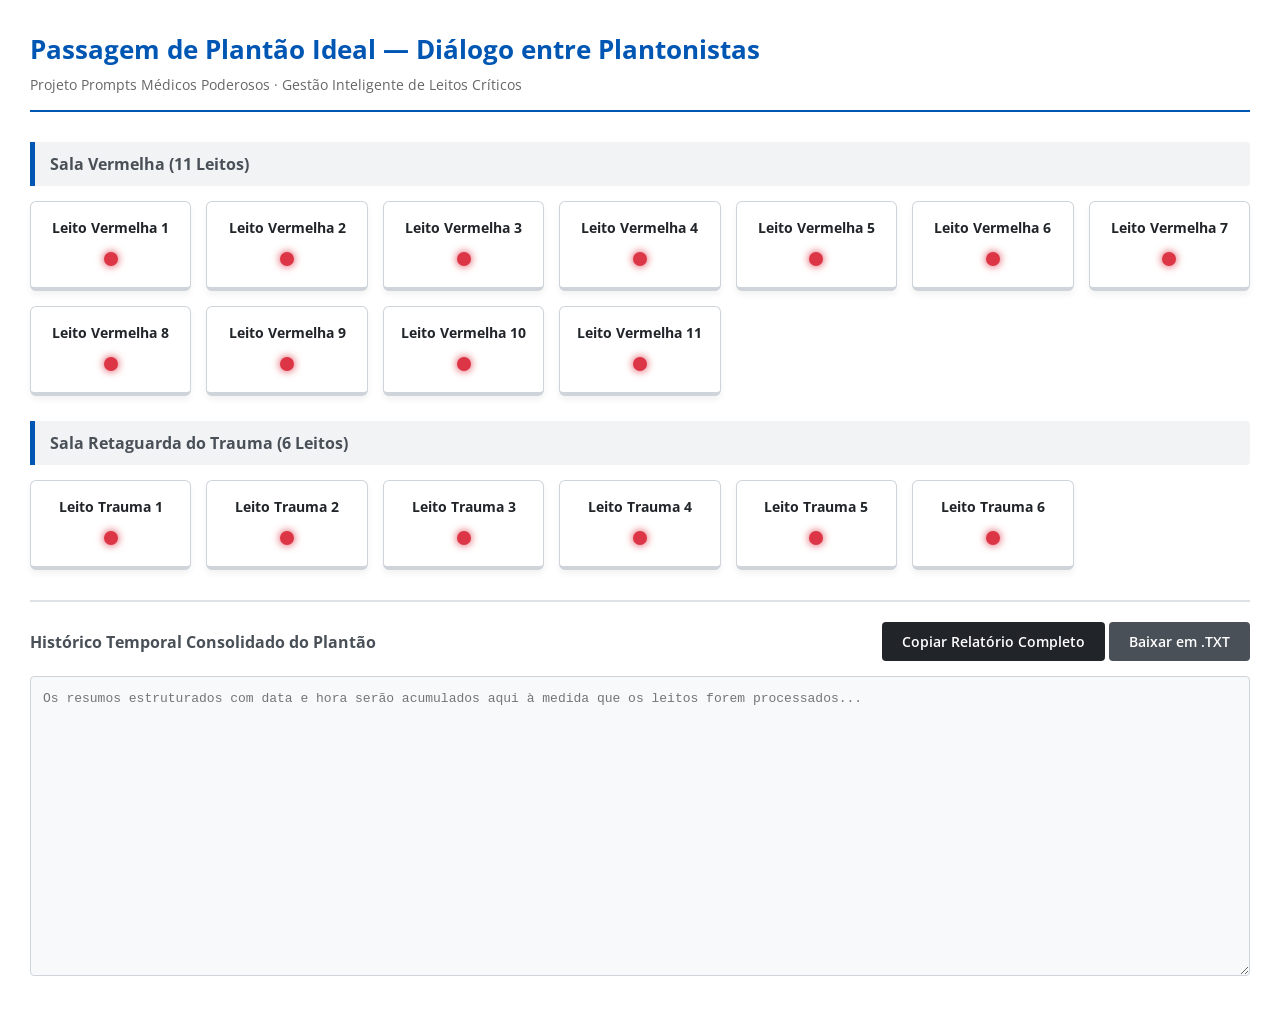
==== index.html @ d326c79c "Refactor API response handling and clean comments Removed unnecessary comments and updated the respo" ====
<!DOCTYPE html>
<html lang="pt-BR">
<head>
    <meta charset="UTF-8">
    <meta name="viewport" content="width=device-width, initial-scale=1.0">
    <title>Passagem de Plantão Ideal - Projeto Prompts Médicos Poderosos</title>
    <link rel="preconnect" href="https://fonts.googleapis.com">
    <link rel="preconnect" href="https://fonts.gstatic.com" crossorigin>
    <link href="https://fonts.googleapis.com/css2?family=Open+Sans:wght@400;600;700&display=swap" rel="stylesheet">
    <style>
        * { box-sizing: border-box; margin: 0; padding: 0; font-family: 'Open Sans', sans-serif; }
        body { background-color: #ffffff; color: #333333; line-height: 1.5; padding: 30px; }
        header { border-bottom: 2px solid #0056b3; padding-bottom: 15px; margin-bottom: 30px; }
        h1 { color: #0056b3; font-size: 26px; font-weight: 700; }
        .subtitle { color: #666666; font-size: 14px; margin-top: 5px; }
        .section-title { background-color: #f1f3f5; color: #495057; padding: 10px 15px; font-weight: 700; font-size: 16px; margin-top: 25px; margin-bottom: 15px; border-left: 5px solid #0056b3; border-radius: 0 4px 4px 0; }
        .leitos-grid { display: grid; grid-template-columns: repeat(auto-fill, minmax(160px, 1fr)); gap: 15px; margin-bottom: 25px; }
        .leito-card { background: #ffffff; border: 1px solid #ced4da; border-bottom: 4px solid #ced4da; border-radius: 6px; padding: 15px; text-align: center; cursor: pointer; transition: all 0.2s ease; box-shadow: 0 4px 6px rgba(0,0,0,0.05); position: relative; }
        .leito-card:hover { transform: translateY(-2px); box-shadow: 0 6px 12px rgba(0,0,0,0.1); }
        .leito-card.active { border-color: #0056b3; border-bottom-width: 5px; background-color: #f8f9fa; }
        .leito-name { font-weight: 700; font-size: 14px; color: #212529; margin-bottom: 10px; }
        .lampada { width: 14px; height: 14px; border-radius: 50%; display: inline-block; box-shadow: inset 0 1px 3px rgba(0,0,0,0.2); transition: all 0.3s ease; }
        .lampada.vermelha { background-color: #dc3545; box-shadow: 0 0 8px #dc3545; }
        .lampada.verde { background-color: #28a745; box-shadow: 0 0 8px #28a745; }
        .work-area { background: #ffffff; border: 1px solid #dee2e6; border-radius: 6px; padding: 20px; margin-bottom: 30px; box-shadow: 0 2px 4px rgba(0,0,0,0.02); }
        .work-header { font-weight: 700; color: #0056b3; font-size: 16px; margin-bottom: 15px; display: flex; align-items: center; gap: 10px; }
        textarea { width: 100%; padding: 12px; border: 1px solid #ced4da; border-radius: 4px; font-size: 13px; resize: vertical; }
        .input-evolucao { height: 140px; margin-bottom: 15px; }
        .panel-actions { display: flex; align-items: center; gap: 10px; }
        button { background-color: #0056b3; color: #ffffff; border: none; padding: 10px 20px; font-size: 14px; font-weight: 600; border-radius: 4px; cursor: pointer; transition: background 0.2s; }
        button:hover { background-color: #004085; }
        button.secondary { background-color: #6c757d; }
        button.secondary:hover { background-color: #5a6268; }
        .status-text { font-size: 13px; font-weight: 600; }
        .success { color: #28a745; }
        .error { color: #dc3545; }
        .processing { color: #ffc107; }
        .consolidador-section { margin-top: 30px; padding-top: 20px; border-top: 2px solid #dee2e6; }
        .output-global { height: 300px; font-family: 'Courier New', Courier, monospace; background-color: #f8f9fa; color: #212529; font-size: 13px; line-height: 1.6; }
    </style>
</head>
<body>

    <header>
        <h1>Passagem de Plantão Ideal — Diálogo entre Plantonistas</h1>
        <div class="subtitle">Projeto Prompts Médicos Poderosos · Gestão Inteligente de Leitos Críticos</div>
    </header>

    <div class="section-title">Sala Vermelha (11 Leitos)</div>
    <div id="grid-vermelha" class="leitos-grid"></div>

    <div class="section-title">Sala Retaguarda do Trauma (6 Leitos)</div>
    <div id="grid-trauma" class="leitos-grid"></div>

    <div class="work-area" id="work-area" style="display: none;">
        <div class="work-header">
            <span id="work-leito-title">Selecione um Leito</span>
            <span id="work-lampada" class="lampada vermelha"></span>
        </div>
        <textarea id="txt-evolucao" class="input-evolucao" placeholder="Cole aqui a evolução médica"></textarea>
        <div class="panel-actions">
            <button id="btn-processar">Processar com IA</button>
            <button id="btn-limpar" class="secondary">Limpar Leito</button>
            <span id="status-processamento" class="status-text"></span>
        </div>
    </div>

    <div class="consolidador-section">
        <div style="display: flex; justify-content: space-between; align-items: center; margin-bottom: 15px;">
            <span style="font-weight: 700; font-size: 16px; color: #495057;">Histórico Temporal Consolidado do Plantão</span>
            <div>
                <button id="btn-copiar-tudo" style="background-color: #212529;">Copiar Relatório Completo</button>
                <button id="btn-baixar-txt" class="secondary" style="background-color: #495057;">Baixar em .TXT</button>
            </div>
        </div>
        <textarea id="output-global" class="output-global" placeholder="Os resumos estruturados com data e hora serão acumulados aqui à medida que os leitos forem processados..."></textarea>
    </div>

    <script>
        // O GitHub Actions insere a chave armazenada nos Secrets de forma automatizada aqui
        const NVIDIA_API_KEY = "CHAVE_API_NVIDIA_AUTOGERADA";

        // SEU ENDEREÇO GERADO NA CLOUDFLARE:
        const CLOUDFLARE_WORKER_URL = "https://nvidia-proxy.chapermann.workers.dev/";

        const CONFIG = {
            numVermelha: 11,
            numTrauma: 6,
            systemPrompt: `Você é um assistente de inteligência clínica altamente formal. Sua única função é processar uma evolução médica e gerar um resumo extremamente conciso para passagem de plantão de no máximo 50 palavras, garantindo que o diálogo de transmissão dure menos de 2 minutos.

Diretrizes Absolutas:
1. NUNCA inclua dados que identifiquem nominalmente o paciente, médicos ou equipe.
2. Comprima e resuma os dados para NO MÁXIMO 50 PALAVRAS no total. Seja extremamente objetivo.
3. Se o peso não estiver descrito na evolução, assuma obrigatoriamente 75Kg como padrão universal.
4. Se houver critérios de alta médica da UTI ou Sala Vermelha presentes na evolução, adicione explicitamente a frase exata: "Preenche critérios de alta médica para a enfermaria."
5. Use linguagem puramente clássica, formal, sem emojis, sem gírias, sem maneirismos. Não sugira nada. Reforce as condutas e pendências imediatas.
6. Formato de saída estrito em texto plano.`
        };

        const dadosLeitos = {}; 
        let leitoAtualAtivo = null;

        function inicializarPainel() {
            const gridVermelha = document.getElementById('grid-vermelha');
            const gridTrauma = document.getElementById('grid-trauma');

            for (let i = 1; i <= CONFIG.numVermelha; i++) {
                const nome = `Leito Vermelha ${i}`;
                dadosLeitos[nome] = { evolucao: "", resumo: "", timestamp: "", preenchido: false };
                gridVermelha.appendChild(criarBotaoLeito(nome));
            }

            for (let i = 1; i <= CONFIG.numTrauma; i++) {
                const nome = `Leito Trauma ${i}`;
                dadosLeitos[nome] = { evolucao: "", resumo: "", timestamp: "", preenchido: false };
                gridTrauma.appendChild(criarBotaoLeito(nome));
            }
        }

        function criarBotaoLeito(nome) {
            const card = document.createElement('div');
            card.className = 'leito-card';
            card.id = `btn-${nome.replace(/\s+/g, '-')}`;
            card.innerHTML = `
                <div class="leito-name">${nome}</div>
                <span class="lampada vermelha" id="lamp-${nome.replace(/\s+/g, '-')}"></span>
            `;
            card.addEventListener('click', () => selecionarLeito(nome));
            return card;
        }

        function selecionarLeito(nome) {
            if (leitoAtualAtivo) {
                const cardAnterior = document.getElementById(`btn-${leitoAtualAtivo.replace(/\s+/g, '-')}`);
                if (cardAnterior) cardAnterior.classList.remove('active');
            }
            leitoAtualAtivo = nome;
            document.getElementById(`btn-${nome.replace(/\s+/g, '-')}`).classList.add('active');

            document.getElementById('work-area').style.display = 'block';
            document.getElementById('work-leito-title').innerText = `Configurando: ${nome}`;
            document.getElementById('txt-evolucao').value = dadosLeitos[nome].evolucao;
            
            const lampadaWork = document.getElementById('work-lampada');
            lampadaWork.className = `lampada ${dadosLeitos[nome].preenchido ? 'verde' : 'vermelha'}`;
            document.getElementById('status-processamento').innerText = "";
        }

        document.getElementById('btn-processar').addEventListener('click', async () => {
            if (!leitoAtualAtivo) return;
            const textoInput = document.getElementById('txt-evolucao').value.trim();
            const statusText = document.getElementById('status-processamento');

            if (!textoInput) {
                statusText.className = "status-text error";
                statusText.innerText = "Por favor, cole a evolução médica primeiro.";
                return;
            }

            statusText.className = "status-text processing";
            statusText.innerText = "IA processando prontuário...";

            try {
                const response = await fetch(CLOUDFLARE_WORKER_URL, {
                    method: "POST",
                    headers: {
                        "Content-Type": "application/json",
                        "Authorization": `Bearer ${NVIDIA_API_KEY.trim()}`
                    },
                    body: JSON.stringify({
                        model: "deepseek-ai/deepseek-v4-flash",
                        messages: [
                            { role: "system", content: CONFIG.systemPrompt },
                            { role: "user", content: `Leito: ${leitoAtualAtivo}\n\nProntuário:\n${textoInput}` }
                        ],
                        temperature: 1,
                        top_p: 0.95,
                        max_tokens: 16384,
                        extra_body: { "chat_template_kwargs": { "thinking": true, "reasoning_effort": "high" } },
                        stream: false
                    })
                });

                if (!response.ok) throw new Error("Erro na resposta do servidor.");

                const data = await response.json();
                
                // CORREÇÃO AQUI: Captura limpa compatível com JavaScript (.trim() puro)
                const resumoGerado = data.choices[0].message.content.trim();

                dadosLeitos[leitoAtualAtivo].evolucao = textoInput;
                dadosLeitos[leitoAtualAtivo].resumo = resumoGerado;
                dadosLeitos[leitoAtualAtivo].preenchido = true;
                dadosLeitos[leitoAtualAtivo].timestamp = new Date().toLocaleString('pt-BR');

                document.getElementById(`lamp-${leitoAtualAtivo.replace(/\s+/g, '-')}`).className = "lampada verde";
                document.getElementById('work-lampada').className = "lampada verde";

                statusText.className = "status-text success";
                statusText.innerText = "Caso integrado com sucesso.";

                atualizarTextoConsolidado();

            } catch (err) {
                statusText.className = "status-text error";
                statusText.innerText = "Erro ao processar: Verifique a conexão com o Worker.";
            }
        });

        document.getElementById('btn-limpar').addEventListener('click', () => {
            if (!leitoAtualAtivo) return;
            dadosLeitos[leitoAtualAtivo] = { evolucao: "", resumo: "", timestamp: "", preenchido: false };
            document.getElementById('txt-evolucao').value = "";
            document.getElementById(`lamp-${leitoAtualAtivo.replace(/\s+/g, '-')}`).className = "lampada vermelha";
            document.getElementById('work-lampada').className = "lampada vermelha";
            document.getElementById('status-processamento').innerText = "";
            atualizarTextoConsolidado();
        });

        function atualizarTextoConsolidado() {
            const outGlobal = document.getElementById('output-global');
            let txtCompleto = `======================================================================\n`;
            txtCompleto += `   RELATÓRIO CONSOLIDADO: PASSAGEM DE PLANTÃO\n`;
            txtCompleto += `   EMISSÃO DA ATA: ${new Date().toLocaleString('pt-BR')}\n`;
            txtCompleto += `======================================================================\n\n`;

            let ativos = 0;
            for (const [nomeLeito, dados] of Object.entries(dadosLeitos)) {
                if (dados.preenchido) {
                    ativos++;
                    txtCompleto += `[${dados.timestamp}] - ${nomeLeito.toUpperCase()}\n`;
                    txtCompleto += `${dados.resumo}\n`;
                    txtCompleto += `----------------------------------------------------------------------\n\n`;
                }
            }

            outGlobal.value = ativos > 0 ? txtCompleto : "";
        }

        document.getElementById('btn-copiar-tudo').addEventListener('click', () => {
            const outGlobal = document.getElementById('output-global');
            if (!outGlobal.value) return alert("Nenhum dado consolidado para copiar.");
            outGlobal.select();
            navigator.clipboard.writeText(outGlobal.value);
            alert("Ata de passagem de plantão copiada para a área de transferência!");
        });

        document.getElementById('btn-baixar-txt').addEventListener('click', () => {
            const outGlobal = document.getElementById('output-global').value;
            if (!outGlobal) return alert("Não há dados estruturados para exportação.");
            
            const blob = new Blob([outGlobal], { type: 'text/plain;charset=utf-8' });
            const link = document.createElement('a');
            const dataFormatada = new Date().toISOString().slice(0,10);
            link.href = URL.createObjectURL(blob);
            link.download = `Passagem_Plantao_Consolidada_${dataFormatada}.txt`;
            link.click();
            URL.revokeObjectURL(link.href);
        });

        inicializarPainel();
    </script>
</body>
</html>
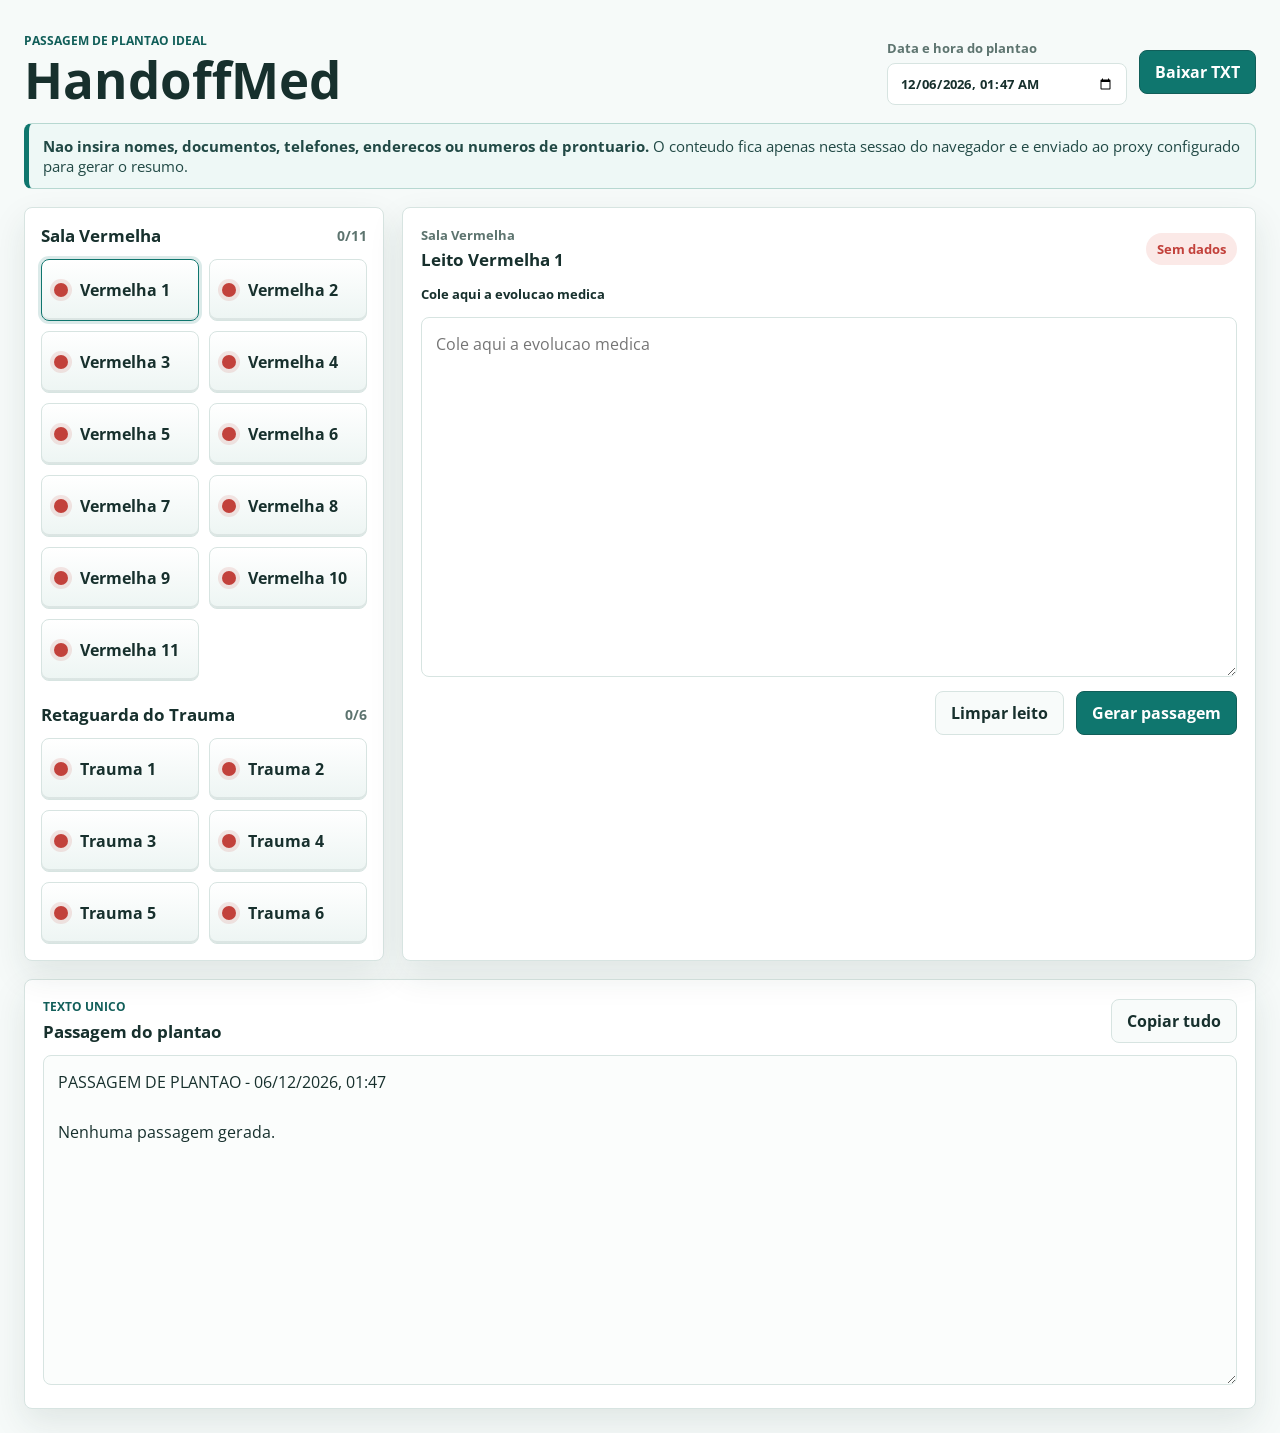
==== commit 802221eb: "Add files via upload" ====
--- a/index.html
+++ b/index.html
@@ -1,264 +1,83 @@
-<!DOCTYPE html>
+<!doctype html>
 <html lang="pt-BR">
-<head>
-    <meta charset="UTF-8">
-    <meta name="viewport" content="width=device-width, initial-scale=1.0">
-    <title>Passagem de Plantão Ideal - Projeto Prompts Médicos Poderosos</title>
-    <link rel="preconnect" href="https://fonts.googleapis.com">
-    <link rel="preconnect" href="https://fonts.gstatic.com" crossorigin>
-    <link href="https://fonts.googleapis.com/css2?family=Open+Sans:wght@400;600;700&display=swap" rel="stylesheet">
-    <style>
-        * { box-sizing: border-box; margin: 0; padding: 0; font-family: 'Open Sans', sans-serif; }
-        body { background-color: #ffffff; color: #333333; line-height: 1.5; padding: 30px; }
-        header { border-bottom: 2px solid #0056b3; padding-bottom: 15px; margin-bottom: 30px; }
-        h1 { color: #0056b3; font-size: 26px; font-weight: 700; }
-        .subtitle { color: #666666; font-size: 14px; margin-top: 5px; }
-        .section-title { background-color: #f1f3f5; color: #495057; padding: 10px 15px; font-weight: 700; font-size: 16px; margin-top: 25px; margin-bottom: 15px; border-left: 5px solid #0056b3; border-radius: 0 4px 4px 0; }
-        .leitos-grid { display: grid; grid-template-columns: repeat(auto-fill, minmax(160px, 1fr)); gap: 15px; margin-bottom: 25px; }
-        .leito-card { background: #ffffff; border: 1px solid #ced4da; border-bottom: 4px solid #ced4da; border-radius: 6px; padding: 15px; text-align: center; cursor: pointer; transition: all 0.2s ease; box-shadow: 0 4px 6px rgba(0,0,0,0.05); position: relative; }
-        .leito-card:hover { transform: translateY(-2px); box-shadow: 0 6px 12px rgba(0,0,0,0.1); }
-        .leito-card.active { border-color: #0056b3; border-bottom-width: 5px; background-color: #f8f9fa; }
-        .leito-name { font-weight: 700; font-size: 14px; color: #212529; margin-bottom: 10px; }
-        .lampada { width: 14px; height: 14px; border-radius: 50%; display: inline-block; box-shadow: inset 0 1px 3px rgba(0,0,0,0.2); transition: all 0.3s ease; }
-        .lampada.vermelha { background-color: #dc3545; box-shadow: 0 0 8px #dc3545; }
-        .lampada.verde { background-color: #28a745; box-shadow: 0 0 8px #28a745; }
-        .work-area { background: #ffffff; border: 1px solid #dee2e6; border-radius: 6px; padding: 20px; margin-bottom: 30px; box-shadow: 0 2px 4px rgba(0,0,0,0.02); }
-        .work-header { font-weight: 700; color: #0056b3; font-size: 16px; margin-bottom: 15px; display: flex; align-items: center; gap: 10px; }
-        textarea { width: 100%; padding: 12px; border: 1px solid #ced4da; border-radius: 4px; font-size: 13px; resize: vertical; }
-        .input-evolucao { height: 140px; margin-bottom: 15px; }
-        .panel-actions { display: flex; align-items: center; gap: 10px; }
-        button { background-color: #0056b3; color: #ffffff; border: none; padding: 10px 20px; font-size: 14px; font-weight: 600; border-radius: 4px; cursor: pointer; transition: background 0.2s; }
-        button:hover { background-color: #004085; }
-        button.secondary { background-color: #6c757d; }
-        button.secondary:hover { background-color: #5a6268; }
-        .status-text { font-size: 13px; font-weight: 600; }
-        .success { color: #28a745; }
-        .error { color: #dc3545; }
-        .processing { color: #ffc107; }
-        .consolidador-section { margin-top: 30px; padding-top: 20px; border-top: 2px solid #dee2e6; }
-        .output-global { height: 300px; font-family: 'Courier New', Courier, monospace; background-color: #f8f9fa; color: #212529; font-size: 13px; line-height: 1.6; }
-    </style>
-</head>
-<body>
+  <head>
+    <meta charset="UTF-8" />
+    <meta name="viewport" content="width=device-width, initial-scale=1.0" />
+    <title>HandoffMed</title>
+    <link rel="preconnect" href="https://fonts.googleapis.com" />
+    <link rel="preconnect" href="https://fonts.gstatic.com" crossorigin />
+    <link href="https://fonts.googleapis.com/css2?family=Open+Sans:wght@400;600;700&display=swap" rel="stylesheet" />
+    <link rel="stylesheet" href="styles.css" />
+  </head>
+  <body>
+    <main class="app-shell">
+      <header class="topbar">
+        <div>
+          <p class="eyebrow">Passagem de Plantao Ideal</p>
+          <h1>HandoffMed</h1>
+        </div>
+        <div class="shift-meta" aria-label="Dados do plantao">
+          <label>
+            Data e hora do plantao
+            <input id="shiftTime" type="datetime-local" />
+          </label>
+          <button id="downloadTxt" class="primary-action" type="button">Baixar TXT</button>
+        </div>
+      </header>
 
-    <header>
-        <h1>Passagem de Plantão Ideal — Diálogo entre Plantonistas</h1>
-        <div class="subtitle">Projeto Prompts Médicos Poderosos · Gestão Inteligente de Leitos Críticos</div>
-    </header>
+      <section class="notice" aria-label="Avisos de seguranca">
+        <strong>Nao insira nomes, documentos, telefones, enderecos ou numeros de prontuario.</strong>
+        O conteudo fica apenas nesta sessao do navegador e e enviado ao proxy configurado para gerar o resumo.
+      </section>
 
-    <div class="section-title">Sala Vermelha (11 Leitos)</div>
-    <div id="grid-vermelha" class="leitos-grid"></div>
+      <section class="workspace">
+        <aside class="bed-panel" aria-label="Leitos">
+          <div class="panel-heading">
+            <h2>Sala Vermelha</h2>
+            <span id="redCount">0/11</span>
+          </div>
+          <div id="redBeds" class="bed-grid"></div>
 
-    <div class="section-title">Sala Retaguarda do Trauma (6 Leitos)</div>
-    <div id="grid-trauma" class="leitos-grid"></div>
+          <div class="panel-heading trauma-heading">
+            <h2>Retaguarda do Trauma</h2>
+            <span id="traumaCount">0/6</span>
+          </div>
+          <div id="traumaBeds" class="bed-grid"></div>
+        </aside>
 
-    <div class="work-area" id="work-area" style="display: none;">
-        <div class="work-header">
-            <span id="work-leito-title">Selecione um Leito</span>
-            <span id="work-lampada" class="lampada vermelha"></span>
+        <section class="editor-panel" aria-label="Evolucao medica">
+          <div class="active-bed">
+            <div>
+              <span id="selectedUnit" class="bed-unit">Sala Vermelha</span>
+              <h2 id="selectedBed">Leito Vermelha 1</h2>
+            </div>
+            <span id="bedStatus" class="status-pill pending">Sem dados</span>
+          </div>
+
+          <label class="text-label" for="clinicalInput">Cole aqui a evolucao medica</label>
+          <textarea id="clinicalInput" placeholder="Cole aqui a evolucao medica"></textarea>
+
+          <div class="action-row">
+            <button id="clearBed" class="secondary-action" type="button">Limpar leito</button>
+            <button id="generateSummary" class="primary-action" type="button">Gerar passagem</button>
+          </div>
+
+          <div id="message" class="message" role="status" aria-live="polite"></div>
+        </section>
+      </section>
+
+      <section class="handoff-panel" aria-label="Passagens geradas">
+        <div class="handoff-header">
+          <div>
+            <p class="eyebrow">Texto unico</p>
+            <h2>Passagem do plantao</h2>
+          </div>
+          <button id="copyAll" class="secondary-action" type="button">Copiar tudo</button>
         </div>
-        <textarea id="txt-evolucao" class="input-evolucao" placeholder="Cole aqui a evolução médica"></textarea>
-        <div class="panel-actions">
-            <button id="btn-processar">Processar com IA</button>
-            <button id="btn-limpar" class="secondary">Limpar Leito</button>
-            <span id="status-processamento" class="status-text"></span>
-        </div>
-    </div>
+        <textarea id="handoffOutput" readonly></textarea>
+      </section>
+    </main>
 
-    <div class="consolidador-section">
-        <div style="display: flex; justify-content: space-between; align-items: center; margin-bottom: 15px;">
-            <span style="font-weight: 700; font-size: 16px; color: #495057;">Histórico Temporal Consolidado do Plantão</span>
-            <div>
-                <button id="btn-copiar-tudo" style="background-color: #212529;">Copiar Relatório Completo</button>
-                <button id="btn-baixar-txt" class="secondary" style="background-color: #495057;">Baixar em .TXT</button>
-            </div>
-        </div>
-        <textarea id="output-global" class="output-global" placeholder="Os resumos estruturados com data e hora serão acumulados aqui à medida que os leitos forem processados..."></textarea>
-    </div>
-
-    <script>
-        // O GitHub Actions insere a chave armazenada nos Secrets de forma automatizada aqui
-        const NVIDIA_API_KEY = "CHAVE_API_NVIDIA_AUTOGERADA";
-
-        // SEU ENDEREÇO GERADO NA CLOUDFLARE:
-        const CLOUDFLARE_WORKER_URL = "https://nvidia-proxy.chapermann.workers.dev/";
-
-        const CONFIG = {
-            numVermelha: 11,
-            numTrauma: 6,
-            systemPrompt: `Você é um assistente de inteligência clínica altamente formal. Sua única função é processar uma evolução médica e gerar um resumo extremamente conciso para passagem de plantão de no máximo 50 palavras, garantindo que o diálogo de transmissão dure menos de 2 minutos.
-
-Diretrizes Absolutas:
-1. NUNCA inclua dados que identifiquem nominalmente o paciente, médicos ou equipe.
-2. Comprima e resuma os dados para NO MÁXIMO 50 PALAVRAS no total. Seja extremamente objetivo.
-3. Se o peso não estiver descrito na evolução, assuma obrigatoriamente 75Kg como padrão universal.
-4. Se houver critérios de alta médica da UTI ou Sala Vermelha presentes na evolução, adicione explicitamente a frase exata: "Preenche critérios de alta médica para a enfermaria."
-5. Use linguagem puramente clássica, formal, sem emojis, sem gírias, sem maneirismos. Não sugira nada. Reforce as condutas e pendências imediatas.
-6. Formato de saída estrito em texto plano.`
-        };
-
-        const dadosLeitos = {}; 
-        let leitoAtualAtivo = null;
-
-        function inicializarPainel() {
-            const gridVermelha = document.getElementById('grid-vermelha');
-            const gridTrauma = document.getElementById('grid-trauma');
-
-            for (let i = 1; i <= CONFIG.numVermelha; i++) {
-                const nome = `Leito Vermelha ${i}`;
-                dadosLeitos[nome] = { evolucao: "", resumo: "", timestamp: "", preenchido: false };
-                gridVermelha.appendChild(criarBotaoLeito(nome));
-            }
-
-            for (let i = 1; i <= CONFIG.numTrauma; i++) {
-                const nome = `Leito Trauma ${i}`;
-                dadosLeitos[nome] = { evolucao: "", resumo: "", timestamp: "", preenchido: false };
-                gridTrauma.appendChild(criarBotaoLeito(nome));
-            }
-        }
-
-        function criarBotaoLeito(nome) {
-            const card = document.createElement('div');
-            card.className = 'leito-card';
-            card.id = `btn-${nome.replace(/\s+/g, '-')}`;
-            card.innerHTML = `
-                <div class="leito-name">${nome}</div>
-                <span class="lampada vermelha" id="lamp-${nome.replace(/\s+/g, '-')}"></span>
-            `;
-            card.addEventListener('click', () => selecionarLeito(nome));
-            return card;
-        }
-
-        function selecionarLeito(nome) {
-            if (leitoAtualAtivo) {
-                const cardAnterior = document.getElementById(`btn-${leitoAtualAtivo.replace(/\s+/g, '-')}`);
-                if (cardAnterior) cardAnterior.classList.remove('active');
-            }
-            leitoAtualAtivo = nome;
-            document.getElementById(`btn-${nome.replace(/\s+/g, '-')}`).classList.add('active');
-
-            document.getElementById('work-area').style.display = 'block';
-            document.getElementById('work-leito-title').innerText = `Configurando: ${nome}`;
-            document.getElementById('txt-evolucao').value = dadosLeitos[nome].evolucao;
-            
-            const lampadaWork = document.getElementById('work-lampada');
-            lampadaWork.className = `lampada ${dadosLeitos[nome].preenchido ? 'verde' : 'vermelha'}`;
-            document.getElementById('status-processamento').innerText = "";
-        }
-
-        document.getElementById('btn-processar').addEventListener('click', async () => {
-            if (!leitoAtualAtivo) return;
-            const textoInput = document.getElementById('txt-evolucao').value.trim();
-            const statusText = document.getElementById('status-processamento');
-
-            if (!textoInput) {
-                statusText.className = "status-text error";
-                statusText.innerText = "Por favor, cole a evolução médica primeiro.";
-                return;
-            }
-
-            statusText.className = "status-text processing";
-            statusText.innerText = "IA processando prontuário...";
-
-            try {
-                const response = await fetch(CLOUDFLARE_WORKER_URL, {
-                    method: "POST",
-                    headers: {
-                        "Content-Type": "application/json",
-                        "Authorization": `Bearer ${NVIDIA_API_KEY.trim()}`
-                    },
-                    body: JSON.stringify({
-                        model: "deepseek-ai/deepseek-v4-flash",
-                        messages: [
-                            { role: "system", content: CONFIG.systemPrompt },
-                            { role: "user", content: `Leito: ${leitoAtualAtivo}\n\nProntuário:\n${textoInput}` }
-                        ],
-                        temperature: 1,
-                        top_p: 0.95,
-                        max_tokens: 16384,
-                        extra_body: { "chat_template_kwargs": { "thinking": true, "reasoning_effort": "high" } },
-                        stream: false
-                    })
-                });
-
-                if (!response.ok) throw new Error("Erro na resposta do servidor.");
-
-                const data = await response.json();
-                
-                // CORREÇÃO AQUI: Captura limpa compatível com JavaScript (.trim() puro)
-                const resumoGerado = data.choices[0].message.content.trim();
-
-                dadosLeitos[leitoAtualAtivo].evolucao = textoInput;
-                dadosLeitos[leitoAtualAtivo].resumo = resumoGerado;
-                dadosLeitos[leitoAtualAtivo].preenchido = true;
-                dadosLeitos[leitoAtualAtivo].timestamp = new Date().toLocaleString('pt-BR');
-
-                document.getElementById(`lamp-${leitoAtualAtivo.replace(/\s+/g, '-')}`).className = "lampada verde";
-                document.getElementById('work-lampada').className = "lampada verde";
-
-                statusText.className = "status-text success";
-                statusText.innerText = "Caso integrado com sucesso.";
-
-                atualizarTextoConsolidado();
-
-            } catch (err) {
-                statusText.className = "status-text error";
-                statusText.innerText = "Erro ao processar: Verifique a conexão com o Worker.";
-            }
-        });
-
-        document.getElementById('btn-limpar').addEventListener('click', () => {
-            if (!leitoAtualAtivo) return;
-            dadosLeitos[leitoAtualAtivo] = { evolucao: "", resumo: "", timestamp: "", preenchido: false };
-            document.getElementById('txt-evolucao').value = "";
-            document.getElementById(`lamp-${leitoAtualAtivo.replace(/\s+/g, '-')}`).className = "lampada vermelha";
-            document.getElementById('work-lampada').className = "lampada vermelha";
-            document.getElementById('status-processamento').innerText = "";
-            atualizarTextoConsolidado();
-        });
-
-        function atualizarTextoConsolidado() {
-            const outGlobal = document.getElementById('output-global');
-            let txtCompleto = `======================================================================\n`;
-            txtCompleto += `   RELATÓRIO CONSOLIDADO: PASSAGEM DE PLANTÃO\n`;
-            txtCompleto += `   EMISSÃO DA ATA: ${new Date().toLocaleString('pt-BR')}\n`;
-            txtCompleto += `======================================================================\n\n`;
-
-            let ativos = 0;
-            for (const [nomeLeito, dados] of Object.entries(dadosLeitos)) {
-                if (dados.preenchido) {
-                    ativos++;
-                    txtCompleto += `[${dados.timestamp}] - ${nomeLeito.toUpperCase()}\n`;
-                    txtCompleto += `${dados.resumo}\n`;
-                    txtCompleto += `----------------------------------------------------------------------\n\n`;
-                }
-            }
-
-            outGlobal.value = ativos > 0 ? txtCompleto : "";
-        }
-
-        document.getElementById('btn-copiar-tudo').addEventListener('click', () => {
-            const outGlobal = document.getElementById('output-global');
-            if (!outGlobal.value) return alert("Nenhum dado consolidado para copiar.");
-            outGlobal.select();
-            navigator.clipboard.writeText(outGlobal.value);
-            alert("Ata de passagem de plantão copiada para a área de transferência!");
-        });
-
-        document.getElementById('btn-baixar-txt').addEventListener('click', () => {
-            const outGlobal = document.getElementById('output-global').value;
-            if (!outGlobal) return alert("Não há dados estruturados para exportação.");
-            
-            const blob = new Blob([outGlobal], { type: 'text/plain;charset=utf-8' });
-            const link = document.createElement('a');
-            const dataFormatada = new Date().toISOString().slice(0,10);
-            link.href = URL.createObjectURL(blob);
-            link.download = `Passagem_Plantao_Consolidada_${dataFormatada}.txt`;
-            link.click();
-            URL.revokeObjectURL(link.href);
-        });
-
-        inicializarPainel();
-    </script>
-</body>
+    <script src="app.js"></script>
+  </body>
 </html>
--- a/styles.css
+++ b/styles.css
@@ -0,0 +1,374 @@
+:root {
+  --bg: #f6faf9;
+  --surface: #ffffff;
+  --line: #d7e4e1;
+  --text: #17302d;
+  --muted: #5d746f;
+  --teal: #0f766e;
+  --teal-dark: #115e59;
+  --red: #c2413b;
+  --green: #15803d;
+  --amber: #b7791f;
+  --shadow: 0 14px 34px rgba(25, 57, 53, 0.1);
+}
+
+* {
+  box-sizing: border-box;
+}
+
+body {
+  margin: 0;
+  min-height: 100vh;
+  background: var(--bg);
+  color: var(--text);
+  font-family: "Open Sans", Arial, sans-serif;
+}
+
+button,
+input,
+textarea {
+  font: inherit;
+}
+
+button {
+  cursor: pointer;
+}
+
+.app-shell {
+  width: min(1440px, 100%);
+  margin: 0 auto;
+  padding: 24px;
+}
+
+.topbar {
+  display: flex;
+  align-items: flex-end;
+  justify-content: space-between;
+  gap: 24px;
+  padding: 8px 0 18px;
+}
+
+.eyebrow {
+  margin: 0 0 5px;
+  color: var(--teal-dark);
+  font-size: 0.78rem;
+  font-weight: 700;
+  letter-spacing: 0;
+  text-transform: uppercase;
+}
+
+h1,
+h2 {
+  margin: 0;
+  letter-spacing: 0;
+}
+
+h1 {
+  font-size: clamp(2rem, 5vw, 3.2rem);
+  line-height: 1;
+}
+
+h2 {
+  font-size: 1.05rem;
+}
+
+.shift-meta,
+.action-row,
+.handoff-header,
+.active-bed {
+  display: flex;
+  align-items: center;
+  gap: 12px;
+}
+
+.shift-meta {
+  flex-wrap: wrap;
+  justify-content: flex-end;
+}
+
+label {
+  color: var(--muted);
+  font-size: 0.82rem;
+  font-weight: 700;
+}
+
+input,
+textarea {
+  width: 100%;
+  border: 1px solid var(--line);
+  border-radius: 8px;
+  background: var(--surface);
+  color: var(--text);
+  outline: none;
+}
+
+input {
+  display: block;
+  min-width: 240px;
+  margin-top: 6px;
+  padding: 10px 12px;
+}
+
+textarea {
+  resize: vertical;
+  padding: 14px;
+  line-height: 1.55;
+}
+
+input:focus,
+textarea:focus {
+  border-color: var(--teal);
+  box-shadow: 0 0 0 3px rgba(15, 118, 110, 0.12);
+}
+
+.notice {
+  margin-bottom: 18px;
+  padding: 12px 14px;
+  border: 1px solid #b7d8d1;
+  border-left: 5px solid var(--teal);
+  border-radius: 8px;
+  background: #eef8f6;
+  color: #214945;
+  font-size: 0.92rem;
+}
+
+.workspace {
+  display: grid;
+  grid-template-columns: minmax(285px, 360px) 1fr;
+  gap: 18px;
+  align-items: stretch;
+}
+
+.bed-panel,
+.editor-panel,
+.handoff-panel {
+  border: 1px solid var(--line);
+  border-radius: 8px;
+  background: var(--surface);
+  box-shadow: var(--shadow);
+}
+
+.bed-panel {
+  padding: 16px;
+}
+
+.panel-heading {
+  display: flex;
+  align-items: center;
+  justify-content: space-between;
+  gap: 10px;
+  margin-bottom: 12px;
+}
+
+.panel-heading span {
+  color: var(--muted);
+  font-size: 0.9rem;
+  font-weight: 700;
+}
+
+.trauma-heading {
+  margin-top: 22px;
+}
+
+.bed-grid {
+  display: grid;
+  grid-template-columns: repeat(2, minmax(0, 1fr));
+  gap: 10px;
+}
+
+.bed-button {
+  position: relative;
+  min-height: 62px;
+  padding: 10px 10px 10px 38px;
+  border: 1px solid var(--line);
+  border-radius: 8px;
+  background: linear-gradient(180deg, #ffffff, #edf5f3);
+  color: var(--text);
+  text-align: left;
+  font-weight: 700;
+  box-shadow: inset 0 -2px 0 rgba(23, 48, 45, 0.08);
+}
+
+.bed-button::before {
+  content: "";
+  position: absolute;
+  left: 12px;
+  top: 50%;
+  width: 14px;
+  height: 14px;
+  border-radius: 50%;
+  transform: translateY(-50%);
+  background: var(--red);
+  box-shadow: 0 0 0 4px rgba(194, 65, 59, 0.13);
+}
+
+.bed-button.done::before {
+  background: var(--green);
+  box-shadow: 0 0 0 4px rgba(21, 128, 61, 0.14);
+}
+
+.bed-button.active {
+  border-color: var(--teal);
+  box-shadow: inset 0 -2px 0 rgba(23, 48, 45, 0.08), 0 0 0 3px rgba(15, 118, 110, 0.15);
+}
+
+.editor-panel {
+  display: flex;
+  flex-direction: column;
+  gap: 14px;
+  padding: 18px;
+}
+
+.active-bed {
+  justify-content: space-between;
+  flex-wrap: wrap;
+}
+
+.bed-unit {
+  display: block;
+  margin-bottom: 4px;
+  color: var(--muted);
+  font-size: 0.82rem;
+  font-weight: 700;
+}
+
+.status-pill {
+  border-radius: 999px;
+  padding: 7px 11px;
+  font-size: 0.82rem;
+  font-weight: 700;
+}
+
+.status-pill.pending {
+  background: #fbe9e7;
+  color: var(--red);
+}
+
+.status-pill.done {
+  background: #e8f6ee;
+  color: var(--green);
+}
+
+.text-label {
+  color: var(--text);
+}
+
+#clinicalInput {
+  min-height: 360px;
+}
+
+.action-row {
+  justify-content: flex-end;
+  flex-wrap: wrap;
+}
+
+.primary-action,
+.secondary-action {
+  min-height: 42px;
+  border-radius: 8px;
+  padding: 10px 15px;
+  font-weight: 700;
+}
+
+.primary-action {
+  border: 1px solid var(--teal-dark);
+  background: var(--teal);
+  color: #ffffff;
+}
+
+.primary-action:hover {
+  background: var(--teal-dark);
+}
+
+.secondary-action {
+  border: 1px solid var(--line);
+  background: #f8fbfa;
+  color: var(--text);
+}
+
+.secondary-action:hover {
+  border-color: #aac7c2;
+  background: #edf5f3;
+}
+
+.primary-action:disabled,
+.secondary-action:disabled {
+  cursor: not-allowed;
+  opacity: 0.62;
+}
+
+.message {
+  min-height: 24px;
+  color: var(--muted);
+  font-size: 0.9rem;
+  font-weight: 700;
+}
+
+.message.error {
+  color: var(--red);
+}
+
+.message.success {
+  color: var(--green);
+}
+
+.handoff-panel {
+  margin-top: 18px;
+  padding: 18px;
+}
+
+.handoff-header {
+  justify-content: space-between;
+  margin-bottom: 12px;
+}
+
+#handoffOutput {
+  min-height: 330px;
+  background: #fbfdfc;
+  white-space: pre-wrap;
+}
+
+@media (max-width: 900px) {
+  .app-shell {
+    padding: 16px;
+  }
+
+  .topbar {
+    align-items: stretch;
+    flex-direction: column;
+  }
+
+  .shift-meta {
+    justify-content: stretch;
+  }
+
+  .shift-meta label,
+  .shift-meta button {
+    width: 100%;
+  }
+
+  input {
+    min-width: 0;
+  }
+
+  .workspace {
+    grid-template-columns: 1fr;
+  }
+
+  .bed-grid {
+    grid-template-columns: repeat(3, minmax(0, 1fr));
+  }
+}
+
+@media (max-width: 560px) {
+  .bed-grid {
+    grid-template-columns: repeat(2, minmax(0, 1fr));
+  }
+
+  .handoff-header,
+  .active-bed,
+  .action-row {
+    align-items: stretch;
+    flex-direction: column;
+  }
+}
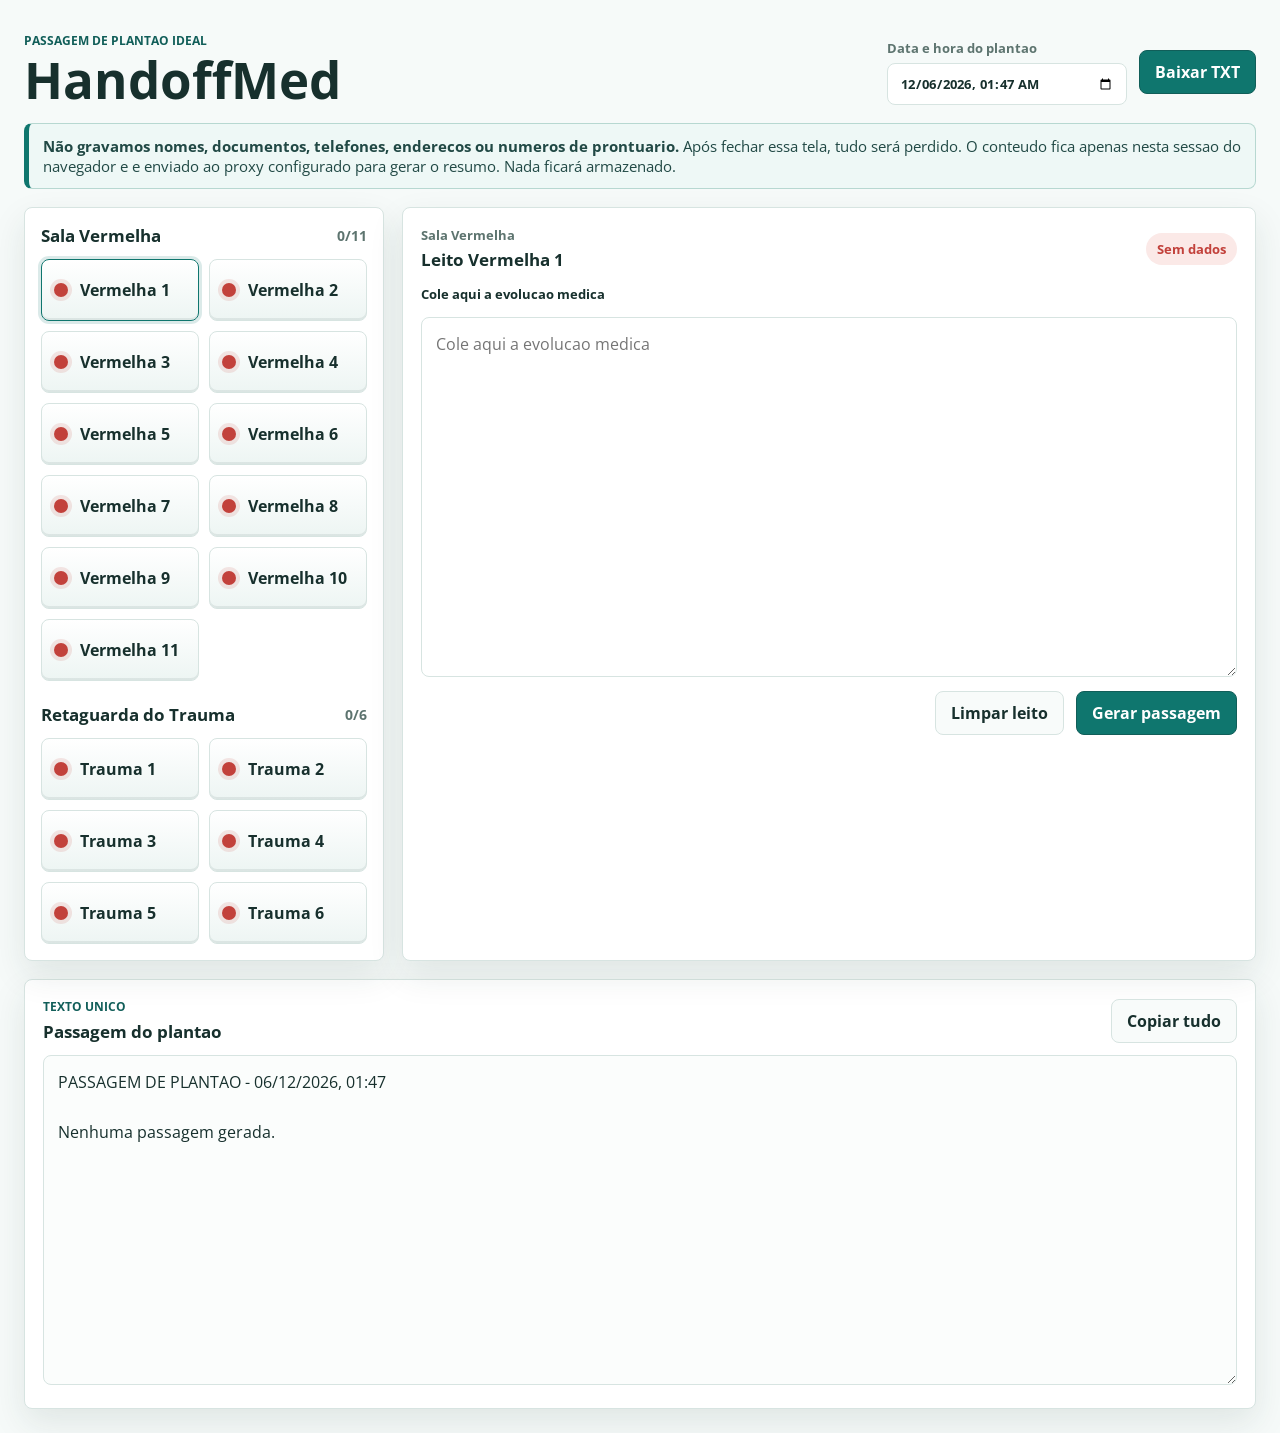
==== commit 684d2456: "Revise security notice wording in index.html Updated security notice to clarify data handling." ====
--- a/index.html
+++ b/index.html
@@ -26,8 +26,9 @@
       </header>
 
       <section class="notice" aria-label="Avisos de seguranca">
-        <strong>Nao insira nomes, documentos, telefones, enderecos ou numeros de prontuario.</strong>
-        O conteudo fica apenas nesta sessao do navegador e e enviado ao proxy configurado para gerar o resumo.
+        <strong>Não gravamos nomes, documentos, telefones, enderecos ou numeros de prontuario.</strong>  Após fechar essa tela, tudo será perdido.
+        O conteudo fica apenas nesta sessao do navegador e e enviado ao proxy configurado para gerar o resumo. Nada ficará armazenado.
+       
       </section>
 
       <section class="workspace">
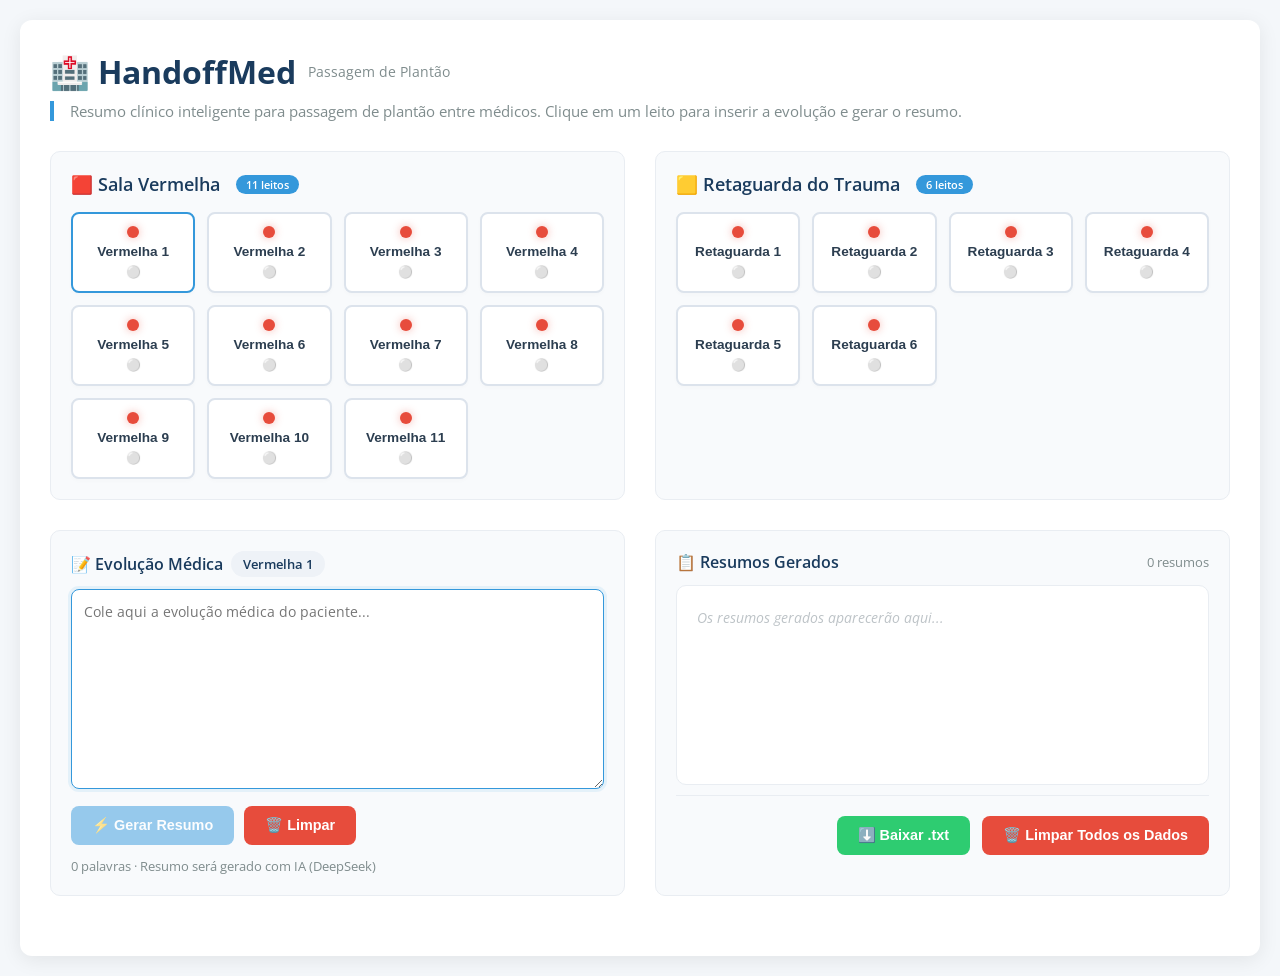
==== commit f7296266: "Add initial HTML structure for HandoffMed" ====
--- a/index.html
+++ b/index.html
@@ -1,84 +1,837 @@
-<!doctype html>
+<!DOCTYPE html>
 <html lang="pt-BR">
-  <head>
-    <meta charset="UTF-8" />
-    <meta name="viewport" content="width=device-width, initial-scale=1.0" />
-    <title>HandoffMed</title>
-    <link rel="preconnect" href="https://fonts.googleapis.com" />
-    <link rel="preconnect" href="https://fonts.gstatic.com" crossorigin />
-    <link href="https://fonts.googleapis.com/css2?family=Open+Sans:wght@400;600;700&display=swap" rel="stylesheet" />
-    <link rel="stylesheet" href="styles.css" />
-  </head>
-  <body>
-    <main class="app-shell">
-      <header class="topbar">
-        <div>
-          <p class="eyebrow">Passagem de Plantao Ideal</p>
-          <h1>HandoffMed</h1>
+<head>
+  <meta charset="UTF-8">
+  <meta name="viewport" content="width=device-width, initial-scale=1.0">
+  <title>HandoffMed - Passagem de Plantão</title>
+  <link href="https://fonts.googleapis.com/css2?family=Open+Sans:wght@400;600;700&display=swap" rel="stylesheet">
+  <style>
+    * {
+      box-sizing: border-box;
+      margin: 0;
+      padding: 0;
+    }
+
+    body {
+      font-family: 'Open Sans', sans-serif;
+      background-color: #f4f7fa;
+      color: #2c3e50;
+      padding: 20px;
+      min-height: 100vh;
+    }
+
+    .container {
+      max-width: 1400px;
+      margin: 0 auto;
+      background: #fff;
+      border-radius: 12px;
+      box-shadow: 0 4px 20px rgba(0, 0, 0, 0.08);
+      padding: 30px;
+    }
+
+    h1 {
+      font-size: 2rem;
+      font-weight: 700;
+      color: #1a3b5d;
+      margin-bottom: 8px;
+      display: flex;
+      align-items: center;
+      gap: 12px;
+    }
+
+    h1 small {
+      font-size: 0.9rem;
+      font-weight: 400;
+      color: #7f8c8d;
+    }
+
+    .subtitle {
+      color: #7f8c8d;
+      margin-bottom: 30px;
+      border-left: 4px solid #3498db;
+      padding-left: 16px;
+      font-size: 0.95rem;
+    }
+
+    .grid-section {
+      display: grid;
+      grid-template-columns: 1fr 1fr;
+      gap: 30px;
+      margin-bottom: 30px;
+    }
+
+    .section-card {
+      background: #f8fafc;
+      border-radius: 10px;
+      padding: 20px;
+      border: 1px solid #e9edf2;
+    }
+
+    .section-title {
+      font-size: 1.1rem;
+      font-weight: 600;
+      color: #1a3b5d;
+      margin-bottom: 16px;
+      display: flex;
+      align-items: center;
+      gap: 8px;
+    }
+
+    .section-title .badge {
+      background: #3498db;
+      color: #fff;
+      font-size: 0.7rem;
+      border-radius: 20px;
+      padding: 2px 10px;
+      margin-left: 8px;
+    }
+
+    .leitos-grid {
+      display: grid;
+      grid-template-columns: repeat(auto-fill, minmax(100px, 1fr));
+      gap: 12px;
+    }
+
+    .leito-btn {
+      background: #fff;
+      border: 2px solid #dce3ec;
+      border-radius: 8px;
+      padding: 12px 6px;
+      cursor: pointer;
+      font-size: 0.85rem;
+      font-weight: 600;
+      color: #2c3e50;
+      transition: all 0.2s ease;
+      position: relative;
+      display: flex;
+      flex-direction: column;
+      align-items: center;
+      gap: 6px;
+      text-align: center;
+      box-shadow: 0 2px 4px rgba(0, 0, 0, 0.02);
+    }
+
+    .leito-btn:hover {
+      border-color: #3498db;
+      transform: translateY(-2px);
+      box-shadow: 0 4px 12px rgba(52, 152, 219, 0.15);
+    }
+
+    .leito-btn:active {
+      transform: scale(0.96);
+    }
+
+    .leito-btn .indicator {
+      width: 12px;
+      height: 12px;
+      border-radius: 50%;
+      display: inline-block;
+      transition: background-color 0.3s ease;
+    }
+
+    .indicator.red {
+      background-color: #e74c3c;
+      box-shadow: 0 0 8px rgba(231, 76, 60, 0.4);
+    }
+
+    .indicator.green {
+      background-color: #2ecc71;
+      box-shadow: 0 0 8px rgba(46, 204, 113, 0.4);
+    }
+
+    .leito-btn .leito-num {
+      font-size: 0.75rem;
+      color: #7f8c8d;
+    }
+
+    .main-area {
+      display: grid;
+      grid-template-columns: 1fr 1fr;
+      gap: 30px;
+      margin-bottom: 30px;
+    }
+
+    .panel {
+      background: #f8fafc;
+      border-radius: 10px;
+      padding: 20px;
+      border: 1px solid #e9edf2;
+    }
+
+    .panel h3 {
+      font-size: 1rem;
+      font-weight: 600;
+      color: #1a3b5d;
+      margin-bottom: 12px;
+      display: flex;
+      align-items: center;
+      gap: 8px;
+    }
+
+    .panel textarea {
+      width: 100%;
+      min-height: 200px;
+      border: 1px solid #dce3ec;
+      border-radius: 8px;
+      padding: 12px;
+      font-family: 'Open Sans', sans-serif;
+      font-size: 0.9rem;
+      resize: vertical;
+      transition: border-color 0.2s;
+    }
+
+    .panel textarea:focus {
+      outline: none;
+      border-color: #3498db;
+      box-shadow: 0 0 0 3px rgba(52, 152, 219, 0.1);
+    }
+
+    .panel .actions {
+      display: flex;
+      gap: 10px;
+      margin-top: 12px;
+      flex-wrap: wrap;
+    }
+
+    .btn {
+      background: #ecf0f1;
+      border: none;
+      padding: 10px 20px;
+      border-radius: 8px;
+      font-weight: 600;
+      font-size: 0.9rem;
+      color: #2c3e50;
+      cursor: pointer;
+      transition: all 0.2s ease;
+      display: inline-flex;
+      align-items: center;
+      gap: 8px;
+      border: 1px solid transparent;
+    }
+
+    .btn-primary {
+      background: #3498db;
+      color: #fff;
+    }
+
+    .btn-primary:hover {
+      background: #2980b9;
+      transform: translateY(-1px);
+      box-shadow: 0 4px 12px rgba(52, 152, 219, 0.25);
+    }
+
+    .btn-success {
+      background: #2ecc71;
+      color: #fff;
+    }
+
+    .btn-success:hover {
+      background: #27ae60;
+      transform: translateY(-1px);
+      box-shadow: 0 4px 12px rgba(46, 204, 113, 0.25);
+    }
+
+    .btn-danger {
+      background: #e74c3c;
+      color: #fff;
+    }
+
+    .btn-danger:hover {
+      background: #c0392b;
+      transform: translateY(-1px);
+      box-shadow: 0 4px 12px rgba(231, 76, 60, 0.25);
+    }
+
+    .btn:disabled {
+      opacity: 0.5;
+      cursor: not-allowed;
+      transform: none !important;
+    }
+
+    .output-area {
+      background: #fff;
+      border: 1px solid #e9edf2;
+      border-radius: 10px;
+      padding: 20px;
+      min-height: 200px;
+      white-space: pre-wrap;
+      font-size: 0.9rem;
+      line-height: 1.6;
+      color: #2c3e50;
+      max-height: 500px;
+      overflow-y: auto;
+      font-family: 'Open Sans', sans-serif;
+    }
+
+    .output-area:empty::before {
+      content: 'Os resumos gerados aparecerão aqui...';
+      color: #bdc3c7;
+      font-style: italic;
+    }
+
+    .footer-actions {
+      display: flex;
+      gap: 12px;
+      justify-content: flex-end;
+      border-top: 1px solid #e9edf2;
+      padding-top: 20px;
+      margin-top: 10px;
+    }
+
+    .status-msg {
+      padding: 10px 16px;
+      border-radius: 8px;
+      margin-bottom: 16px;
+      font-weight: 600;
+      font-size: 0.9rem;
+      background: #f1f9ff;
+      border-left: 4px solid #3498db;
+    }
+
+    .status-msg.error {
+      background: #fff5f5;
+      border-left-color: #e74c3c;
+      color: #c0392b;
+    }
+
+    .status-msg.success {
+      background: #f0fff4;
+      border-left-color: #2ecc71;
+      color: #27ae60;
+    }
+
+    .current-leito-label {
+      font-weight: 600;
+      color: #1a3b5d;
+      background: #eef2f7;
+      padding: 4px 12px;
+      border-radius: 20px;
+      font-size: 0.8rem;
+    }
+
+    @media (max-width: 1024px) {
+      .grid-section {
+        grid-template-columns: 1fr;
+      }
+      .main-area {
+        grid-template-columns: 1fr;
+      }
+    }
+
+    @media (max-width: 600px) {
+      .container {
+        padding: 16px;
+      }
+      .leitos-grid {
+        grid-template-columns: repeat(auto-fill, minmax(75px, 1fr));
+      }
+      .leito-btn {
+        font-size: 0.75rem;
+        padding: 8px 4px;
+      }
+      .footer-actions {
+        flex-direction: column;
+      }
+    }
+
+    /* Scroll personalizado */
+    .output-area::-webkit-scrollbar {
+      width: 6px;
+    }
+    .output-area::-webkit-scrollbar-track {
+      background: #f1f1f1;
+      border-radius: 10px;
+    }
+    .output-area::-webkit-scrollbar-thumb {
+      background: #c1c7cd;
+      border-radius: 10px;
+    }
+    .output-area::-webkit-scrollbar-thumb:hover {
+      background: #a0a7ae;
+    }
+  </style>
+</head>
+<body>
+  <div class="container" id="app">
+    <h1>
+      🏥 HandoffMed
+      <small>Passagem de Plantão</small>
+    </h1>
+    <div class="subtitle">
+      Resumo clínico inteligente para passagem de plantão entre médicos.
+      Clique em um leito para inserir a evolução e gerar o resumo.
+    </div>
+
+    <!-- Status Message -->
+    <div id="statusMsg" class="status-msg" style="display: none;"></div>
+
+    <!-- Leitos -->
+    <div class="grid-section">
+      <!-- Sala Vermelha -->
+      <div class="section-card">
+        <div class="section-title">
+          🟥 Sala Vermelha
+          <span class="badge">11 leitos</span>
         </div>
-        <div class="shift-meta" aria-label="Dados do plantao">
-          <label>
-            Data e hora do plantao
-            <input id="shiftTime" type="datetime-local" />
-          </label>
-          <button id="downloadTxt" class="primary-action" type="button">Baixar TXT</button>
+        <div class="leitos-grid" id="vermelhaGrid">
+          <!-- Gerado por JS -->
         </div>
-      </header>
-
-      <section class="notice" aria-label="Avisos de seguranca">
-        <strong>Não gravamos nomes, documentos, telefones, enderecos ou numeros de prontuario.</strong>  Após fechar essa tela, tudo será perdido.
-        O conteudo fica apenas nesta sessao do navegador e e enviado ao proxy configurado para gerar o resumo. Nada ficará armazenado.
-       
-      </section>
-
-      <section class="workspace">
-        <aside class="bed-panel" aria-label="Leitos">
-          <div class="panel-heading">
-            <h2>Sala Vermelha</h2>
-            <span id="redCount">0/11</span>
-          </div>
-          <div id="redBeds" class="bed-grid"></div>
-
-          <div class="panel-heading trauma-heading">
-            <h2>Retaguarda do Trauma</h2>
-            <span id="traumaCount">0/6</span>
-          </div>
-          <div id="traumaBeds" class="bed-grid"></div>
-        </aside>
-
-        <section class="editor-panel" aria-label="Evolucao medica">
-          <div class="active-bed">
-            <div>
-              <span id="selectedUnit" class="bed-unit">Sala Vermelha</span>
-              <h2 id="selectedBed">Leito Vermelha 1</h2>
-            </div>
-            <span id="bedStatus" class="status-pill pending">Sem dados</span>
-          </div>
-
-          <label class="text-label" for="clinicalInput">Cole aqui a evolucao medica</label>
-          <textarea id="clinicalInput" placeholder="Cole aqui a evolucao medica"></textarea>
-
-          <div class="action-row">
-            <button id="clearBed" class="secondary-action" type="button">Limpar leito</button>
-            <button id="generateSummary" class="primary-action" type="button">Gerar passagem</button>
-          </div>
-
-          <div id="message" class="message" role="status" aria-live="polite"></div>
-        </section>
-      </section>
-
-      <section class="handoff-panel" aria-label="Passagens geradas">
-        <div class="handoff-header">
-          <div>
-            <p class="eyebrow">Texto unico</p>
-            <h2>Passagem do plantao</h2>
-          </div>
-          <button id="copyAll" class="secondary-action" type="button">Copiar tudo</button>
+      </div>
+
+      <!-- Retaguarda -->
+      <div class="section-card">
+        <div class="section-title">
+          🟨 Retaguarda do Trauma
+          <span class="badge">6 leitos</span>
         </div>
-        <textarea id="handoffOutput" readonly></textarea>
-      </section>
-    </main>
-
-    <script src="app.js"></script>
-  </body>
+        <div class="leitos-grid" id="retaguardaGrid">
+          <!-- Gerado por JS -->
+        </div>
+      </div>
+    </div>
+
+    <!-- Área de Edição e Resultado -->
+    <div class="main-area">
+      <!-- Painel de Entrada -->
+      <div class="panel">
+        <h3>
+          📝 Evolução Médica
+          <span id="currentLeitoLabel" class="current-leito-label">Nenhum leito selecionado</span>
+        </h3>
+        <textarea id="evolucaoInput" placeholder="Cole aqui a evolução médica do paciente..."></textarea>
+        <div class="actions">
+          <button class="btn btn-primary" id="gerarResumoBtn" disabled>
+            ⚡ Gerar Resumo
+          </button>
+          <button class="btn btn-danger" id="limparInputBtn">
+            🗑️ Limpar
+          </button>
+        </div>
+        <div style="margin-top: 12px; font-size: 0.8rem; color: #7f8c8d;">
+          <span id="wordCount">0</span> palavras · Resumo será gerado com IA (DeepSeek)
+        </div>
+      </div>
+
+      <!-- Painel de Saída -->
+      <div class="panel">
+        <h3>
+          📋 Resumos Gerados
+          <span style="font-weight:400; font-size:0.8rem; color:#7f8c8d; margin-left:auto;">
+            <span id="totalResumos">0</span> resumos
+          </span>
+        </h3>
+        <div id="outputArea" class="output-area"></div>
+        <div class="footer-actions">
+          <button class="btn btn-success" id="baixarTxtBtn">
+            ⬇️ Baixar .txt
+          </button>
+          <button class="btn btn-danger" id="limparTudoBtn">
+            🗑️ Limpar Todos os Dados
+          </button>
+        </div>
+      </div>
+    </div>
+  </div>
+
+  <script>
+    (function() {
+      'use strict';
+
+      // --- CONFIG ---
+      const WORKER_URL = 'https://nvidia-proxy.seu-subdominio.workers.dev'; // <-- ATUALIZE COM A URL DO SEU WORKER
+      const STORAGE_KEY = 'handoffmed_data';
+      const LEITOS_VERMELHA = Array.from({ length: 11 }, (_, i) => `Vermelha ${i+1}`);
+      const LEITOS_RETAGUARDA = Array.from({ length: 6 }, (_, i) => `Retaguarda ${i+1}`);
+
+      // --- STATE ---
+      let state = {
+        leitos: {}, // { 'Vermelha 1': { evoluicao: '...', resumo: '...' }, ... }
+        selectedLeito: null,
+      };
+
+      // --- DOM REFS ---
+      const vermelhaGrid = document.getElementById('vermelhaGrid');
+      const retaguardaGrid = document.getElementById('retaguardaGrid');
+      const evolucaoInput = document.getElementById('evolucaoInput');
+      const gerarResumoBtn = document.getElementById('gerarResumoBtn');
+      const limparInputBtn = document.getElementById('limparInputBtn');
+      const outputArea = document.getElementById('outputArea');
+      const baixarTxtBtn = document.getElementById('baixarTxtBtn');
+      const limparTudoBtn = document.getElementById('limparTudoBtn');
+      const statusMsg = document.getElementById('statusMsg');
+      const currentLeitoLabel = document.getElementById('currentLeitoLabel');
+      const wordCount = document.getElementById('wordCount');
+      const totalResumos = document.getElementById('totalResumos');
+
+      // --- HELPERS ---
+      function showStatus(message, type = 'info', duration = 4000) {
+        statusMsg.textContent = message;
+        statusMsg.className = `status-msg ${type}`;
+        statusMsg.style.display = 'block';
+        clearTimeout(statusMsg._timeout);
+        statusMsg._timeout = setTimeout(() => {
+          statusMsg.style.display = 'none';
+        }, duration);
+      }
+
+      function updateWordCount() {
+        const text = evolucaoInput.value;
+        const words = text.trim() ? text.trim().split(/\s+/).length : 0;
+        wordCount.textContent = words;
+      }
+
+      function updateTotalResumos() {
+        const leitos = Object.values(state.leitos);
+        const count = leitos.filter(l => l.resumo && l.resumo.trim() !== '').length;
+        totalResumos.textContent = count;
+      }
+
+      function updateOutputArea() {
+        const leitos = Object.values(state.leitos);
+        const entries = leitos.filter(l => l.resumo && l.resumo.trim() !== '');
+        if (entries.length === 0) {
+          outputArea.innerHTML = '';
+          return;
+        }
+        // Ordenar por nome do leito para consistência
+        entries.sort((a, b) => a.nome.localeCompare(b.nome));
+        const now = new Date();
+        const dateStr = now.toLocaleString('pt-BR', { dateStyle: 'medium', timeStyle: 'short' });
+        let html = `<div style="font-weight:600; color:#1a3b5d; border-bottom:2px solid #e9edf2; padding-bottom:8px; margin-bottom:12px;">
+          📅 Plantão: ${dateStr}
+        </div>`;
+        entries.forEach(entry => {
+          html += `<div style="margin-bottom:16px; background:#f8fafc; border-radius:6px; padding:12px; border-left:4px solid #3498db;">
+            <div style="font-weight:700; color:#1a3b5d; font-size:0.9rem;">${entry.nome}</div>
+            <div style="font-size:0.9rem; line-height:1.6; margin-top:4px;">${entry.resumo}</div>
+          </div>`;
+        });
+        outputArea.innerHTML = html;
+        updateTotalResumos();
+      }
+
+      function saveState() {
+        try {
+          localStorage.setItem(STORAGE_KEY, JSON.stringify(state));
+        } catch (e) {
+          console.warn('Não foi possível salvar no localStorage:', e);
+        }
+      }
+
+      function loadState() {
+        try {
+          const saved = localStorage.getItem(STORAGE_KEY);
+          if (saved) {
+            const parsed = JSON.parse(saved);
+            state.leitos = parsed.leitos || {};
+            // Garantir que todos os leitos existam no estado
+            [...LEITOS_VERMELHA, ...LEITOS_RETAGUARDA].forEach(nome => {
+              if (!state.leitos[nome]) {
+                state.leitos[nome] = { nome, evoluicao: '', resumo: '' };
+              }
+            });
+            return true;
+          }
+        } catch (e) {
+          console.warn('Erro ao carregar estado:', e);
+        }
+        return false;
+      }
+
+      function initState() {
+        const loaded = loadState();
+        if (!loaded) {
+          // Inicializar todos os leitos
+          [...LEITOS_VERMELHA, ...LEITOS_RETAGUARDA].forEach(nome => {
+            state.leitos[nome] = { nome, evoluicao: '', resumo: '' };
+          });
+          saveState();
+        }
+        renderLeitos();
+        updateAll();
+      }
+
+      function renderLeitos() {
+        renderGrid(vermelhaGrid, LEITOS_VERMELHA);
+        renderGrid(retaguardaGrid, LEITOS_RETAGUARDA);
+      }
+
+      function renderGrid(grid, nomes) {
+        grid.innerHTML = '';
+        nomes.forEach(nome => {
+          const data = state.leitos[nome] || { evoluicao: '', resumo: '' };
+          const hasData = data.evolucao && data.evolucao.trim() !== '';
+          const hasResumo = data.resumo && data.resumo.trim() !== '';
+          const btn = document.createElement('button');
+          btn.className = 'leito-btn';
+          btn.dataset.nome = nome;
+          btn.innerHTML = `
+            <span class="indicator ${hasResumo ? 'green' : 'red'}"></span>
+            <span>${nome}</span>
+            <span class="leito-num">${hasData ? '📄' : '⚪'}</span>
+          `;
+          if (hasResumo) {
+            btn.title = 'Resumo gerado. Clique para ver/editar.';
+          } else if (hasData) {
+            btn.title = 'Evolução inserida, mas resumo não gerado.';
+          } else {
+            btn.title = 'Sem dados. Clique para inserir evolução.';
+          }
+          btn.addEventListener('click', () => selectLeito(nome));
+          grid.appendChild(btn);
+        });
+      }
+
+      function selectLeito(nome) {
+        state.selectedLeito = nome;
+        const data = state.leitos[nome];
+        if (data) {
+          evolucaoInput.value = data.evoluicao || '';
+        } else {
+          evolucaoInput.value = '';
+        }
+        currentLeitoLabel.textContent = nome;
+        gerarResumoBtn.disabled = !(evolucaoInput.value && evolucaoInput.value.trim() !== '');
+        updateWordCount();
+        // Destacar visualmente o leito selecionado
+        document.querySelectorAll('.leito-btn').forEach(b => b.style.borderColor = '#dce3ec');
+        document.querySelectorAll(`.leito-btn[data-nome="${nome}"]`).forEach(b => b.style.borderColor = '#3498db');
+        // Foco no textarea
+        evolucaoInput.focus();
+      }
+
+      function updateAll() {
+        renderLeitos();
+        updateOutputArea();
+        updateTotalResumos();
+        if (state.selectedLeito) {
+          const data = state.leitos[state.selectedLeito];
+          if (data) {
+            evolucaoInput.value = data.evoluicao || '';
+            gerarResumoBtn.disabled = !(data.evoluicao && data.evoluicao.trim() !== '');
+            updateWordCount();
+          }
+        } else {
+          // Se não houver seleção, limpar a entrada
+          if (!evolucaoInput.value) {
+            // não faz nada
+          }
+        }
+        // Atualizar indicadores nos botões
+        document.querySelectorAll('.leito-btn').forEach(btn => {
+          const nome = btn.dataset.nome;
+          const data = state.leitos[nome];
+          if (data) {
+            const indicator = btn.querySelector('.indicator');
+            if (data.resumo && data.resumo.trim() !== '') {
+              indicator.className = 'indicator green';
+              btn.title = 'Resumo gerado. Clique para ver/editar.';
+            } else if (data.evoluicao && data.evoluicao.trim() !== '') {
+              indicator.className = 'indicator red';
+              btn.title = 'Evolução inserida, mas resumo não gerado.';
+            } else {
+              indicator.className = 'indicator red';
+              btn.title = 'Sem dados. Clique para inserir evolução.';
+            }
+          }
+        });
+      }
+
+      // --- EVENT HANDLERS ---
+
+      // Quando o texto da evolução muda
+      evolucaoInput.addEventListener('input', function() {
+        const text = this.value;
+        updateWordCount();
+        const hasContent = text && text.trim() !== '';
+        gerarResumoBtn.disabled = !hasContent;
+        if (state.selectedLeito) {
+          // Salvar evolução no estado
+          state.leitos[state.selectedLeito].evoluicao = text;
+          saveState();
+          // Atualizar indicador do leito
+          const data = state.leitos[state.selectedLeito];
+          const btn = document.querySelector(`.leito-btn[data-nome="${state.selectedLeito}"]`);
+          if (btn) {
+            const indicator = btn.querySelector('.indicator');
+            if (data.resumo && data.resumo.trim() !== '') {
+              indicator.className = 'indicator green';
+            } else if (data.evoluicao && data.evoluicao.trim() !== '') {
+              indicator.className = 'indicator red';
+            } else {
+              indicator.className = 'indicator red';
+            }
+          }
+          renderLeitos(); // Re-render para atualizar os ícones
+        }
+      });
+
+      // Gerar resumo
+      gerarResumoBtn.addEventListener('click', async function() {
+        const leitoNome = state.selectedLeito;
+        if (!leitoNome) {
+          showStatus('Selecione um leito primeiro.', 'error');
+          return;
+        }
+        const evoluicao = evolucaoInput.value;
+        if (!evoluicao || evoluicao.trim() === '') {
+          showStatus('A evolução médica está vazia.', 'error');
+          return;
+        }
+
+        // Construir o prompt para a IA
+        const prompt = `
+        Você é um especialista em emergências médicas e terapia intensiva. 
+        Sua tarefa é ler a evolução médica fornecida e elaborar um resumo clínico conciso e objetivo para passagem de plantão entre médicos.
+
+        Regras:
+        - O resumo deve ter entre 50 e 80 palavras.
+        - Seja formal, use abreviações médicas padrão (HAS, DM, IAM, AVC, etc.).
+        - Converta nomes para iniciais (ex: João da Silva -> JS).
+        - Converta doenças sensíveis (HIV, AIDS, câncer, tentativa de autoextermínio, etc.) para CID-10.
+        - Não inclua informações que identifiquem o paciente.
+        - Inclua: idade, sexo, principais comorbidades, motivo da internação, conduta inicial, estado atual, pendências e critérios de alta (se aplicável).
+        - Se houver critérios de alta, mencione explicitamente "preenche critérios de alta para enfermaria" ou "não preenche critérios de alta".
+        - O resumo deve ser um texto fluido, pronto para ser lido em voz alta em 30-40 segundos.
+
+        Evolução médica fornecida:
+        ${evoluicao}
+
+        Resumo para passagem de plantão:
+        `;
+
+        try {
+          gerarResumoBtn.disabled = true;
+          gerarResumoBtn.textContent = '⏳ Gerando...';
+          showStatus('Gerando resumo com IA...', 'info', 0);
+
+          const response = await fetch(WORKER_URL, {
+            method: 'POST',
+            headers: {
+              'Content-Type': 'application/json',
+            },
+            body: JSON.stringify({ message: prompt }),
+          });
+
+          if (!response.ok) {
+            const errorText = await response.text();
+            throw new Error(`Erro na API: ${response.status} - ${errorText}`);
+          }
+
+          const data = await response.json();
+          const resumo = data.message || 'Erro: Nenhum resumo gerado.';
+
+          // Salvar resumo no estado
+          state.leitos[leitoNome].resumo = resumo;
+          state.leitos[leitoNome].evoluicao = evoluicao; // garantir que a evolução está salva
+          saveState();
+          updateAll();
+
+          // Mostrar sucesso
+          showStatus(`✅ Resumo gerado para ${leitoNome}!`, 'success', 3000);
+          // Rolar para a área de saída
+          outputArea.scrollIntoView({ behavior: 'smooth', block: 'nearest' });
+
+        } catch (error) {
+          console.error('Erro ao gerar resumo:', error);
+          showStatus(`❌ Erro: ${error.message}`, 'error', 5000);
+        } finally {
+          gerarResumoBtn.disabled = false;
+          gerarResumoBtn.textContent = '⚡ Gerar Resumo';
+        }
+      });
+
+      // Limpar input
+      limparInputBtn.addEventListener('click', function() {
+        evolucaoInput.value = '';
+        updateWordCount();
+        gerarResumoBtn.disabled = true;
+        if (state.selectedLeito) {
+          state.leitos[state.selectedLeito].evoluicao = '';
+          // Não apagar o resumo, apenas a evolução
+          saveState();
+          updateAll();
+          showStatus('Evolução limpa.', 'info', 1500);
+        }
+      });
+
+      // Baixar TXT
+      baixarTxtBtn.addEventListener('click', function() {
+        const leitos = Object.values(state.leitos);
+        const entries = leitos.filter(l => l.resumo && l.resumo.trim() !== '');
+        if (entries.length === 0) {
+          showStatus('Nenhum resumo para exportar.', 'error', 3000);
+          return;
+        }
+        entries.sort((a, b) => a.nome.localeCompare(b.nome));
+        const now = new Date();
+        const dateStr = now.toLocaleString('pt-BR', { dateStyle: 'medium', timeStyle: 'short' });
+        let content = `=== PASSAGEM DE PLANTÃO - HandoffMed ===\n`;
+        content += `Data/Hora: ${dateStr}\n`;
+        content += `Total de resumos: ${entries.length}\n\n`;
+        entries.forEach(entry => {
+          content += `--- ${entry.nome} ---\n`;
+          content += `${entry.resumo}\n\n`;
+        });
+        content += `========================================\n`;
+        content += `Gerado por HandoffMed em ${dateStr}`;
+
+        const blob = new Blob([content], { type: 'text/plain;charset=utf-8' });
+        const url = URL.createObjectURL(blob);
+        const a = document.createElement('a');
+        a.href = url;
+        a.download = `passagem_plantao_${now.toISOString().slice(0,10)}.txt`;
+        document.body.appendChild(a);
+        a.click();
+        document.body.removeChild(a);
+        URL.revokeObjectURL(url);
+        showStatus('✅ Arquivo baixado com sucesso!', 'success', 3000);
+      });
+
+      // Limpar todos os dados
+      limparTudoBtn.addEventListener('click', function() {
+        if (confirm('Tem certeza que deseja apagar todos os dados e resumos gerados?')) {
+          // Resetar estado
+          [...LEITOS_VERMELHA, ...LEITOS_RETAGUARDA].forEach(nome => {
+            state.leitos[nome] = { nome, evoluicao: '', resumo: '' };
+          });
+          state.selectedLeito = null;
+          evolucaoInput.value = '';
+          currentLeitoLabel.textContent = 'Nenhum leito selecionado';
+          gerarResumoBtn.disabled = true;
+          saveState();
+          updateAll();
+          showStatus('Todos os dados foram apagados.', 'info', 3000);
+        }
+      });
+
+      // --- INICIALIZAÇÃO ---
+      initState();
+
+      // Selecionar o primeiro leito por padrão
+      if (!state.selectedLeito) {
+        const primeiroLeito = LEITOS_VERMELHA[0];
+        if (primeiroLeito) {
+          selectLeito(primeiroLeito);
+        }
+      } else {
+        // Re-selecionar para atualizar a UI
+        selectLeito(state.selectedLeito);
+      }
+
+      // Atualizar word count na inicialização
+      updateWordCount();
+
+      // Garantir que o botão de gerar esteja no estado correto
+      setTimeout(() => {
+        gerarResumoBtn.disabled = !(evolucaoInput.value && evolucaoInput.value.trim() !== '');
+      }, 100);
+
+      // Atualização periódica (para sincronizar com outras abas, se necessário)
+      // Pode ser adicionado um listener para 'storage' se desejar.
+
+      console.log('🏥 HandoffMed inicializado com sucesso!');
+    })();
+  </script>
+</body>
 </html>
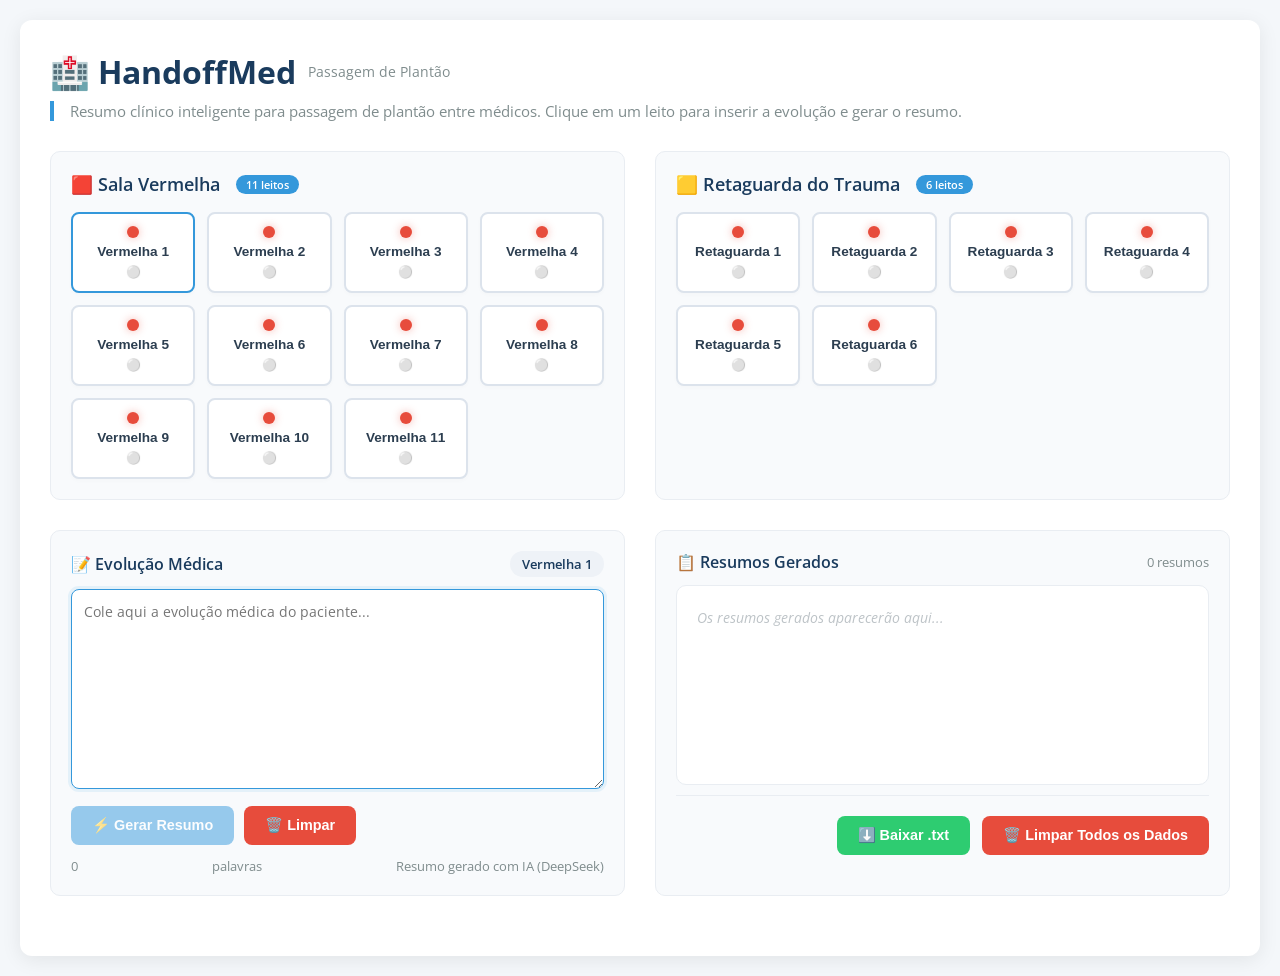
==== commit f3d80233: "Enhance UI with loading spinner and responsive styles Added loading spinner and improved responsiven" ====
--- a/index.html
+++ b/index.html
@@ -166,6 +166,7 @@
       display: flex;
       align-items: center;
       gap: 8px;
+      flex-wrap: wrap;
     }
 
     .panel textarea {
@@ -214,7 +215,7 @@
       color: #fff;
     }
 
-    .btn-primary:hover {
+    .btn-primary:hover:not(:disabled) {
       background: #2980b9;
       transform: translateY(-1px);
       box-shadow: 0 4px 12px rgba(52, 152, 219, 0.25);
@@ -276,6 +277,7 @@
       border-top: 1px solid #e9edf2;
       padding-top: 20px;
       margin-top: 10px;
+      flex-wrap: wrap;
     }
 
     .status-msg {
@@ -307,6 +309,21 @@
       padding: 4px 12px;
       border-radius: 20px;
       font-size: 0.8rem;
+      margin-left: auto;
+    }
+
+    .loading-spinner {
+      display: inline-block;
+      width: 16px;
+      height: 16px;
+      border: 2px solid #fff;
+      border-radius: 50%;
+      border-top-color: transparent;
+      animation: spin 0.8s linear infinite;
+    }
+
+    @keyframes spin {
+      to { transform: rotate(360deg); }
     }
 
     @media (max-width: 1024px) {
@@ -332,9 +349,14 @@
       .footer-actions {
         flex-direction: column;
       }
-    }
-
-    /* Scroll personalizado */
+      .current-leito-label {
+        margin-left: 0;
+        width: 100%;
+        text-align: center;
+        margin-top: 8px;
+      }
+    }
+
     .output-area::-webkit-scrollbar {
       width: 6px;
     }
@@ -362,37 +384,27 @@
       Clique em um leito para inserir a evolução e gerar o resumo.
     </div>
 
-    <!-- Status Message -->
     <div id="statusMsg" class="status-msg" style="display: none;"></div>
 
-    <!-- Leitos -->
     <div class="grid-section">
-      <!-- Sala Vermelha -->
       <div class="section-card">
         <div class="section-title">
           🟥 Sala Vermelha
           <span class="badge">11 leitos</span>
         </div>
-        <div class="leitos-grid" id="vermelhaGrid">
-          <!-- Gerado por JS -->
-        </div>
+        <div class="leitos-grid" id="vermelhaGrid"></div>
       </div>
 
-      <!-- Retaguarda -->
       <div class="section-card">
         <div class="section-title">
           🟨 Retaguarda do Trauma
           <span class="badge">6 leitos</span>
         </div>
-        <div class="leitos-grid" id="retaguardaGrid">
-          <!-- Gerado por JS -->
-        </div>
+        <div class="leitos-grid" id="retaguardaGrid"></div>
       </div>
     </div>
 
-    <!-- Área de Edição e Resultado -->
     <div class="main-area">
-      <!-- Painel de Entrada -->
       <div class="panel">
         <h3>
           📝 Evolução Médica
@@ -407,12 +419,12 @@
             🗑️ Limpar
           </button>
         </div>
-        <div style="margin-top: 12px; font-size: 0.8rem; color: #7f8c8d;">
-          <span id="wordCount">0</span> palavras · Resumo será gerado com IA (DeepSeek)
+        <div style="margin-top: 12px; font-size: 0.8rem; color: #7f8c8d; display: flex; justify-content: space-between; flex-wrap: wrap;">
+          <span id="wordCount">0</span> palavras
+          <span>Resumo gerado com IA (DeepSeek)</span>
         </div>
       </div>
 
-      <!-- Painel de Saída -->
       <div class="panel">
         <h3>
           📋 Resumos Gerados
@@ -437,19 +449,16 @@
     (function() {
       'use strict';
 
-      // --- CONFIG ---
-      const WORKER_URL = 'https://nvidia-proxy.seu-subdominio.workers.dev'; // <-- ATUALIZE COM A URL DO SEU WORKER
+      const WORKER_URL = 'https://nvidia-proxy.chapermann.workers.dev/';
       const STORAGE_KEY = 'handoffmed_data';
       const LEITOS_VERMELHA = Array.from({ length: 11 }, (_, i) => `Vermelha ${i+1}`);
       const LEITOS_RETAGUARDA = Array.from({ length: 6 }, (_, i) => `Retaguarda ${i+1}`);
 
-      // --- STATE ---
       let state = {
-        leitos: {}, // { 'Vermelha 1': { evoluicao: '...', resumo: '...' }, ... }
+        leitos: {},
         selectedLeito: null,
       };
 
-      // --- DOM REFS ---
       const vermelhaGrid = document.getElementById('vermelhaGrid');
       const retaguardaGrid = document.getElementById('retaguardaGrid');
       const evolucaoInput = document.getElementById('evolucaoInput');
@@ -463,15 +472,16 @@
       const wordCount = document.getElementById('wordCount');
       const totalResumos = document.getElementById('totalResumos');
 
-      // --- HELPERS ---
       function showStatus(message, type = 'info', duration = 4000) {
         statusMsg.textContent = message;
         statusMsg.className = `status-msg ${type}`;
         statusMsg.style.display = 'block';
         clearTimeout(statusMsg._timeout);
-        statusMsg._timeout = setTimeout(() => {
-          statusMsg.style.display = 'none';
-        }, duration);
+        if (duration > 0) {
+          statusMsg._timeout = setTimeout(() => {
+            statusMsg.style.display = 'none';
+          }, duration);
+        }
       }
 
       function updateWordCount() {
@@ -493,7 +503,6 @@
           outputArea.innerHTML = '';
           return;
         }
-        // Ordenar por nome do leito para consistência
         entries.sort((a, b) => a.nome.localeCompare(b.nome));
         const now = new Date();
         const dateStr = now.toLocaleString('pt-BR', { dateStyle: 'medium', timeStyle: 'short' });
@@ -524,7 +533,6 @@
           if (saved) {
             const parsed = JSON.parse(saved);
             state.leitos = parsed.leitos || {};
-            // Garantir que todos os leitos existam no estado
             [...LEITOS_VERMELHA, ...LEITOS_RETAGUARDA].forEach(nome => {
               if (!state.leitos[nome]) {
                 state.leitos[nome] = { nome, evoluicao: '', resumo: '' };
@@ -541,7 +549,6 @@
       function initState() {
         const loaded = loadState();
         if (!loaded) {
-          // Inicializar todos os leitos
           [...LEITOS_VERMELHA, ...LEITOS_RETAGUARDA].forEach(nome => {
             state.leitos[nome] = { nome, evoluicao: '', resumo: '' };
           });
@@ -560,8 +567,8 @@
         grid.innerHTML = '';
         nomes.forEach(nome => {
           const data = state.leitos[nome] || { evoluicao: '', resumo: '' };
-          const hasData = data.evolucao && data.evolucao.trim() !== '';
           const hasResumo = data.resumo && data.resumo.trim() !== '';
+          const hasData = data.evoluicao && data.evoluicao.trim() !== '';
           const btn = document.createElement('button');
           btn.className = 'leito-btn';
           btn.dataset.nome = nome;
@@ -593,10 +600,8 @@
         currentLeitoLabel.textContent = nome;
         gerarResumoBtn.disabled = !(evolucaoInput.value && evolucaoInput.value.trim() !== '');
         updateWordCount();
-        // Destacar visualmente o leito selecionado
         document.querySelectorAll('.leito-btn').forEach(b => b.style.borderColor = '#dce3ec');
         document.querySelectorAll(`.leito-btn[data-nome="${nome}"]`).forEach(b => b.style.borderColor = '#3498db');
-        // Foco no textarea
         evolucaoInput.focus();
       }
 
@@ -611,13 +616,7 @@
             gerarResumoBtn.disabled = !(data.evoluicao && data.evoluicao.trim() !== '');
             updateWordCount();
           }
-        } else {
-          // Se não houver seleção, limpar a entrada
-          if (!evolucaoInput.value) {
-            // não faz nada
-          }
-        }
-        // Atualizar indicadores nos botões
+        }
         document.querySelectorAll('.leito-btn').forEach(btn => {
           const nome = btn.dataset.nome;
           const data = state.leitos[nome];
@@ -637,19 +636,14 @@
         });
       }
 
-      // --- EVENT HANDLERS ---
-
-      // Quando o texto da evolução muda
       evolucaoInput.addEventListener('input', function() {
         const text = this.value;
         updateWordCount();
         const hasContent = text && text.trim() !== '';
         gerarResumoBtn.disabled = !hasContent;
         if (state.selectedLeito) {
-          // Salvar evolução no estado
           state.leitos[state.selectedLeito].evoluicao = text;
           saveState();
-          // Atualizar indicador do leito
           const data = state.leitos[state.selectedLeito];
           const btn = document.querySelector(`.leito-btn[data-nome="${state.selectedLeito}"]`);
           if (btn) {
@@ -662,11 +656,10 @@
               indicator.className = 'indicator red';
             }
           }
-          renderLeitos(); // Re-render para atualizar os ícones
+          renderLeitos();
         }
       });
 
-      // Gerar resumo
       gerarResumoBtn.addEventListener('click', async function() {
         const leitoNome = state.selectedLeito;
         if (!leitoNome) {
@@ -679,10 +672,7 @@
           return;
         }
 
-        // Construir o prompt para a IA
-        const prompt = `
-        Você é um especialista em emergências médicas e terapia intensiva. 
-        Sua tarefa é ler a evolução médica fornecida e elaborar um resumo clínico conciso e objetivo para passagem de plantão entre médicos.
+        const prompt = `Você é um especialista em emergências médicas e terapia intensiva. Sua tarefa é ler a evolução médica fornecida e elaborar um resumo clínico conciso e objetivo para passagem de plantão entre médicos.
 
         Regras:
         - O resumo deve ter entre 50 e 80 palavras.
@@ -697,13 +687,15 @@
         Evolução médica fornecida:
         ${evoluicao}
 
-        Resumo para passagem de plantão:
-        `;
+        Resumo para passagem de plantão:`;
 
         try {
           gerarResumoBtn.disabled = true;
-          gerarResumoBtn.textContent = '⏳ Gerando...';
-          showStatus('Gerando resumo com IA...', 'info', 0);
+          gerarResumoBtn.innerHTML = '<span class="loading-spinner"></span> Gerando...';
+          showStatus('🔄 Gerando resumo com IA...', 'info', 0);
+
+          console.log('Enviando requisição para o Worker...');
+          console.log('Tamanho do prompt:', prompt.length);
 
           const response = await fetch(WORKER_URL, {
             method: 'POST',
@@ -713,23 +705,33 @@
             body: JSON.stringify({ message: prompt }),
           });
 
+          console.log('Status da resposta:', response.status);
+
+          // Tenta ler a resposta como texto primeiro
+          const responseText = await response.text();
+          console.log('Resposta bruta:', responseText.substring(0, 200));
+
+          // Tenta parsear como JSON
+          let data;
+          try {
+            data = JSON.parse(responseText);
+          } catch (parseError) {
+            console.error('Erro ao parsear resposta:', parseError);
+            throw new Error(`Resposta inválida do servidor: ${responseText.substring(0, 100)}`);
+          }
+
           if (!response.ok) {
-            const errorText = await response.text();
-            throw new Error(`Erro na API: ${response.status} - ${errorText}`);
+            throw new Error(data.error || `Erro HTTP ${response.status}`);
           }
 
-          const data = await response.json();
           const resumo = data.message || 'Erro: Nenhum resumo gerado.';
 
-          // Salvar resumo no estado
           state.leitos[leitoNome].resumo = resumo;
-          state.leitos[leitoNome].evoluicao = evoluicao; // garantir que a evolução está salva
+          state.leitos[leitoNome].evoluicao = evoluicao;
           saveState();
           updateAll();
 
-          // Mostrar sucesso
           showStatus(`✅ Resumo gerado para ${leitoNome}!`, 'success', 3000);
-          // Rolar para a área de saída
           outputArea.scrollIntoView({ behavior: 'smooth', block: 'nearest' });
 
         } catch (error) {
@@ -737,25 +739,22 @@
           showStatus(`❌ Erro: ${error.message}`, 'error', 5000);
         } finally {
           gerarResumoBtn.disabled = false;
-          gerarResumoBtn.textContent = '⚡ Gerar Resumo';
+          gerarResumoBtn.innerHTML = '⚡ Gerar Resumo';
         }
       });
 
-      // Limpar input
       limparInputBtn.addEventListener('click', function() {
         evolucaoInput.value = '';
         updateWordCount();
         gerarResumoBtn.disabled = true;
         if (state.selectedLeito) {
           state.leitos[state.selectedLeito].evoluicao = '';
-          // Não apagar o resumo, apenas a evolução
           saveState();
           updateAll();
           showStatus('Evolução limpa.', 'info', 1500);
         }
       });
 
-      // Baixar TXT
       baixarTxtBtn.addEventListener('click', function() {
         const leitos = Object.values(state.leitos);
         const entries = leitos.filter(l => l.resumo && l.resumo.trim() !== '');
@@ -788,10 +787,8 @@
         showStatus('✅ Arquivo baixado com sucesso!', 'success', 3000);
       });
 
-      // Limpar todos os dados
       limparTudoBtn.addEventListener('click', function() {
-        if (confirm('Tem certeza que deseja apagar todos os dados e resumos gerados?')) {
-          // Resetar estado
+        if (confirm('⚠️ Tem certeza que deseja apagar todos os dados e resumos gerados?')) {
           [...LEITOS_VERMELHA, ...LEITOS_RETAGUARDA].forEach(nome => {
             state.leitos[nome] = { nome, evoluicao: '', resumo: '' };
           });
@@ -805,32 +802,22 @@
         }
       });
 
-      // --- INICIALIZAÇÃO ---
       initState();
 
-      // Selecionar o primeiro leito por padrão
       if (!state.selectedLeito) {
         const primeiroLeito = LEITOS_VERMELHA[0];
         if (primeiroLeito) {
           selectLeito(primeiroLeito);
         }
       } else {
-        // Re-selecionar para atualizar a UI
         selectLeito(state.selectedLeito);
       }
 
-      // Atualizar word count na inicialização
       updateWordCount();
-
-      // Garantir que o botão de gerar esteja no estado correto
-      setTimeout(() => {
-        gerarResumoBtn.disabled = !(evolucaoInput.value && evolucaoInput.value.trim() !== '');
-      }, 100);
-
-      // Atualização periódica (para sincronizar com outras abas, se necessário)
-      // Pode ser adicionado um listener para 'storage' se desejar.
-
-      console.log('🏥 HandoffMed inicializado com sucesso!');
+      gerarResumoBtn.disabled = !(evolucaoInput.value && evolucaoInput.value.trim() !== '');
+
+      console.log('🏥 HandoffMed inicializado!');
+      console.log('🌐 Worker URL:', WORKER_URL);
     })();
   </script>
 </body>
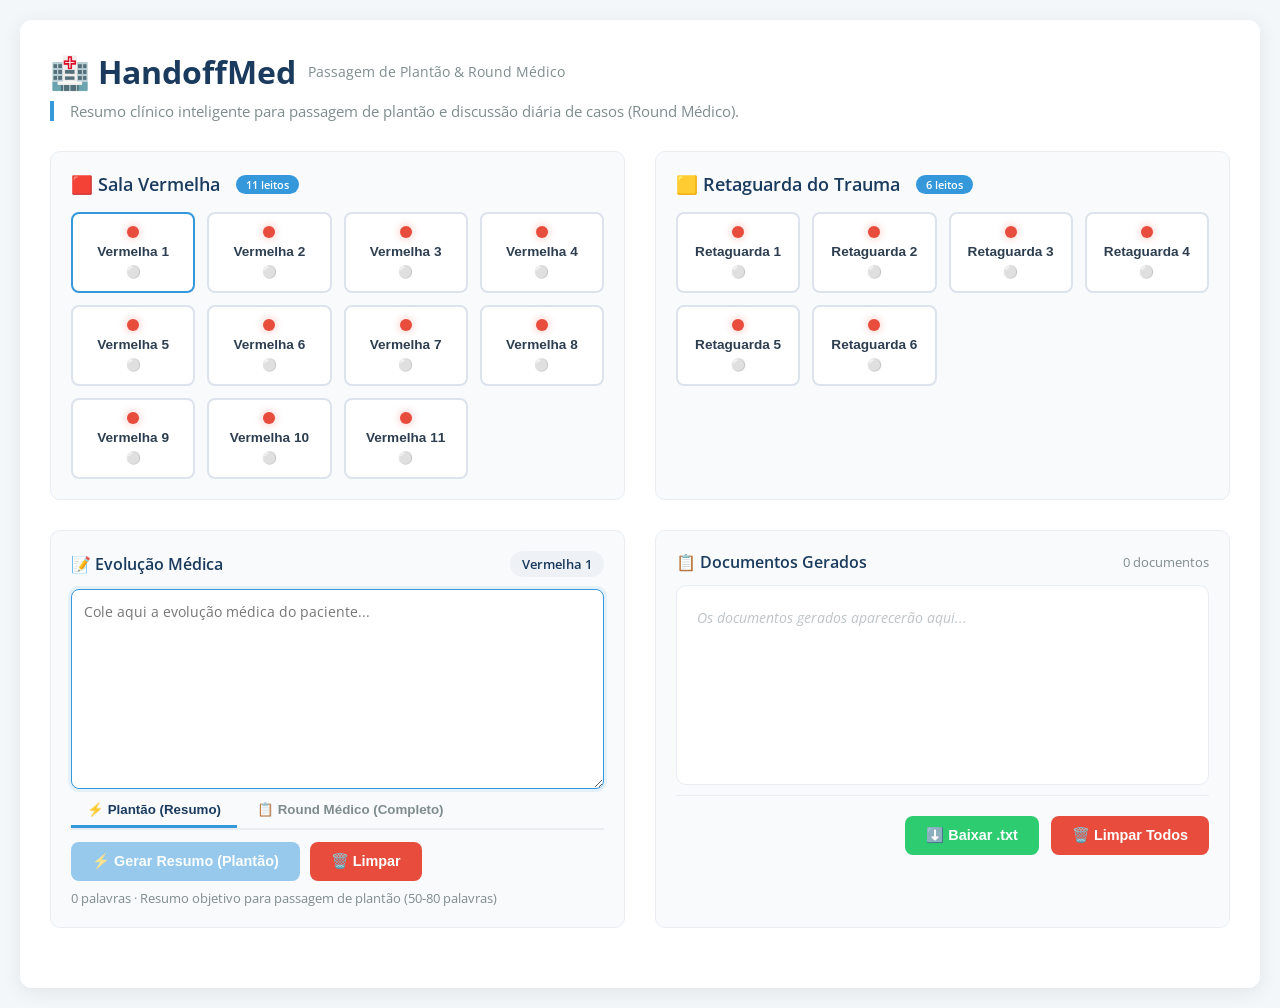
==== commit dfe78d64: "Update print statement from 'Hello' to 'Goodbye'" ====
--- a/index.html
+++ b/index.html
@@ -3,443 +3,123 @@
 <head>
   <meta charset="UTF-8">
   <meta name="viewport" content="width=device-width, initial-scale=1.0">
-  <title>HandoffMed - Passagem de Plantão</title>
+  <title>HandoffMed - Passagem de Plantão e Round Médico</title>
   <link href="https://fonts.googleapis.com/css2?family=Open+Sans:wght@400;600;700&display=swap" rel="stylesheet">
   <style>
-    * {
-      box-sizing: border-box;
-      margin: 0;
-      padding: 0;
-    }
-
-    body {
-      font-family: 'Open Sans', sans-serif;
-      background-color: #f4f7fa;
-      color: #2c3e50;
-      padding: 20px;
-      min-height: 100vh;
-    }
-
-    .container {
-      max-width: 1400px;
-      margin: 0 auto;
-      background: #fff;
-      border-radius: 12px;
-      box-shadow: 0 4px 20px rgba(0, 0, 0, 0.08);
-      padding: 30px;
-    }
-
-    h1 {
-      font-size: 2rem;
-      font-weight: 700;
-      color: #1a3b5d;
-      margin-bottom: 8px;
-      display: flex;
-      align-items: center;
-      gap: 12px;
-    }
-
-    h1 small {
-      font-size: 0.9rem;
-      font-weight: 400;
-      color: #7f8c8d;
-    }
-
-    .subtitle {
-      color: #7f8c8d;
-      margin-bottom: 30px;
-      border-left: 4px solid #3498db;
-      padding-left: 16px;
-      font-size: 0.95rem;
-    }
-
-    .grid-section {
-      display: grid;
-      grid-template-columns: 1fr 1fr;
-      gap: 30px;
-      margin-bottom: 30px;
-    }
-
-    .section-card {
-      background: #f8fafc;
-      border-radius: 10px;
-      padding: 20px;
-      border: 1px solid #e9edf2;
-    }
-
-    .section-title {
-      font-size: 1.1rem;
-      font-weight: 600;
-      color: #1a3b5d;
-      margin-bottom: 16px;
-      display: flex;
-      align-items: center;
-      gap: 8px;
-    }
-
-    .section-title .badge {
-      background: #3498db;
-      color: #fff;
-      font-size: 0.7rem;
-      border-radius: 20px;
-      padding: 2px 10px;
-      margin-left: 8px;
-    }
-
-    .leitos-grid {
-      display: grid;
-      grid-template-columns: repeat(auto-fill, minmax(100px, 1fr));
-      gap: 12px;
-    }
-
-    .leito-btn {
-      background: #fff;
-      border: 2px solid #dce3ec;
-      border-radius: 8px;
-      padding: 12px 6px;
-      cursor: pointer;
-      font-size: 0.85rem;
-      font-weight: 600;
-      color: #2c3e50;
-      transition: all 0.2s ease;
-      position: relative;
-      display: flex;
-      flex-direction: column;
-      align-items: center;
-      gap: 6px;
-      text-align: center;
-      box-shadow: 0 2px 4px rgba(0, 0, 0, 0.02);
-    }
-
-    .leito-btn:hover {
-      border-color: #3498db;
-      transform: translateY(-2px);
-      box-shadow: 0 4px 12px rgba(52, 152, 219, 0.15);
-    }
-
-    .leito-btn:active {
-      transform: scale(0.96);
-    }
-
-    .leito-btn .indicator {
-      width: 12px;
-      height: 12px;
-      border-radius: 50%;
-      display: inline-block;
-      transition: background-color 0.3s ease;
-    }
-
-    .indicator.red {
-      background-color: #e74c3c;
-      box-shadow: 0 0 8px rgba(231, 76, 60, 0.4);
-    }
-
-    .indicator.green {
-      background-color: #2ecc71;
-      box-shadow: 0 0 8px rgba(46, 204, 113, 0.4);
-    }
-
-    .leito-btn .leito-num {
-      font-size: 0.75rem;
-      color: #7f8c8d;
-    }
-
-    .main-area {
-      display: grid;
-      grid-template-columns: 1fr 1fr;
-      gap: 30px;
-      margin-bottom: 30px;
-    }
-
-    .panel {
-      background: #f8fafc;
-      border-radius: 10px;
-      padding: 20px;
-      border: 1px solid #e9edf2;
-    }
-
-    .panel h3 {
-      font-size: 1rem;
-      font-weight: 600;
-      color: #1a3b5d;
-      margin-bottom: 12px;
-      display: flex;
-      align-items: center;
-      gap: 8px;
-      flex-wrap: wrap;
-    }
-
-    .panel textarea {
-      width: 100%;
-      min-height: 200px;
-      border: 1px solid #dce3ec;
-      border-radius: 8px;
-      padding: 12px;
-      font-family: 'Open Sans', sans-serif;
-      font-size: 0.9rem;
-      resize: vertical;
-      transition: border-color 0.2s;
-    }
-
-    .panel textarea:focus {
-      outline: none;
-      border-color: #3498db;
-      box-shadow: 0 0 0 3px rgba(52, 152, 219, 0.1);
-    }
-
-    .panel .actions {
-      display: flex;
-      gap: 10px;
-      margin-top: 12px;
-      flex-wrap: wrap;
-    }
-
-    .btn {
-      background: #ecf0f1;
-      border: none;
-      padding: 10px 20px;
-      border-radius: 8px;
-      font-weight: 600;
-      font-size: 0.9rem;
-      color: #2c3e50;
-      cursor: pointer;
-      transition: all 0.2s ease;
-      display: inline-flex;
-      align-items: center;
-      gap: 8px;
-      border: 1px solid transparent;
-    }
-
-    .btn-primary {
-      background: #3498db;
-      color: #fff;
-    }
-
-    .btn-primary:hover:not(:disabled) {
-      background: #2980b9;
-      transform: translateY(-1px);
-      box-shadow: 0 4px 12px rgba(52, 152, 219, 0.25);
-    }
-
-    .btn-success {
-      background: #2ecc71;
-      color: #fff;
-    }
-
-    .btn-success:hover {
-      background: #27ae60;
-      transform: translateY(-1px);
-      box-shadow: 0 4px 12px rgba(46, 204, 113, 0.25);
-    }
-
-    .btn-danger {
-      background: #e74c3c;
-      color: #fff;
-    }
-
-    .btn-danger:hover {
-      background: #c0392b;
-      transform: translateY(-1px);
-      box-shadow: 0 4px 12px rgba(231, 76, 60, 0.25);
-    }
-
-    .btn:disabled {
-      opacity: 0.5;
-      cursor: not-allowed;
-      transform: none !important;
-    }
-
-    .output-area {
-      background: #fff;
-      border: 1px solid #e9edf2;
-      border-radius: 10px;
-      padding: 20px;
-      min-height: 200px;
-      white-space: pre-wrap;
-      font-size: 0.9rem;
-      line-height: 1.6;
-      color: #2c3e50;
-      max-height: 500px;
-      overflow-y: auto;
-      font-family: 'Open Sans', sans-serif;
-    }
-
-    .output-area:empty::before {
-      content: 'Os resumos gerados aparecerão aqui...';
-      color: #bdc3c7;
-      font-style: italic;
-    }
-
-    .footer-actions {
-      display: flex;
-      gap: 12px;
-      justify-content: flex-end;
-      border-top: 1px solid #e9edf2;
-      padding-top: 20px;
-      margin-top: 10px;
-      flex-wrap: wrap;
-    }
-
-    .status-msg {
-      padding: 10px 16px;
-      border-radius: 8px;
-      margin-bottom: 16px;
-      font-weight: 600;
-      font-size: 0.9rem;
-      background: #f1f9ff;
-      border-left: 4px solid #3498db;
-    }
-
-    .status-msg.error {
-      background: #fff5f5;
-      border-left-color: #e74c3c;
-      color: #c0392b;
-    }
-
-    .status-msg.success {
-      background: #f0fff4;
-      border-left-color: #2ecc71;
-      color: #27ae60;
-    }
-
-    .current-leito-label {
-      font-weight: 600;
-      color: #1a3b5d;
-      background: #eef2f7;
-      padding: 4px 12px;
-      border-radius: 20px;
-      font-size: 0.8rem;
-      margin-left: auto;
-    }
-
-    .loading-spinner {
-      display: inline-block;
-      width: 16px;
-      height: 16px;
-      border: 2px solid #fff;
-      border-radius: 50%;
-      border-top-color: transparent;
-      animation: spin 0.8s linear infinite;
-    }
-
-    @keyframes spin {
-      to { transform: rotate(360deg); }
-    }
-
-    @media (max-width: 1024px) {
-      .grid-section {
-        grid-template-columns: 1fr;
-      }
-      .main-area {
-        grid-template-columns: 1fr;
-      }
-    }
-
-    @media (max-width: 600px) {
-      .container {
-        padding: 16px;
-      }
-      .leitos-grid {
-        grid-template-columns: repeat(auto-fill, minmax(75px, 1fr));
-      }
-      .leito-btn {
-        font-size: 0.75rem;
-        padding: 8px 4px;
-      }
-      .footer-actions {
-        flex-direction: column;
-      }
-      .current-leito-label {
-        margin-left: 0;
-        width: 100%;
-        text-align: center;
-        margin-top: 8px;
-      }
-    }
-
-    .output-area::-webkit-scrollbar {
-      width: 6px;
-    }
-    .output-area::-webkit-scrollbar-track {
-      background: #f1f1f1;
-      border-radius: 10px;
-    }
-    .output-area::-webkit-scrollbar-thumb {
-      background: #c1c7cd;
-      border-radius: 10px;
-    }
-    .output-area::-webkit-scrollbar-thumb:hover {
-      background: #a0a7ae;
-    }
+    * { box-sizing: border-box; margin: 0; padding: 0; }
+    body { font-family: 'Open Sans', sans-serif; background-color: #f4f7fa; color: #2c3e50; padding: 20px; min-height: 100vh; }
+    .container { max-width: 1400px; margin: 0 auto; background: #fff; border-radius: 12px; box-shadow: 0 4px 20px rgba(0,0,0,0.08); padding: 30px; }
+    h1 { font-size: 2rem; font-weight: 700; color: #1a3b5d; margin-bottom: 8px; display: flex; align-items: center; gap: 12px; }
+    h1 small { font-size: 0.9rem; font-weight: 400; color: #7f8c8d; }
+    .subtitle { color: #7f8c8d; margin-bottom: 30px; border-left: 4px solid #3498db; padding-left: 16px; font-size: 0.95rem; }
+    .grid-section { display: grid; grid-template-columns: 1fr 1fr; gap: 30px; margin-bottom: 30px; }
+    .section-card { background: #f8fafc; border-radius: 10px; padding: 20px; border: 1px solid #e9edf2; }
+    .section-title { font-size: 1.1rem; font-weight: 600; color: #1a3b5d; margin-bottom: 16px; display: flex; align-items: center; gap: 8px; }
+    .section-title .badge { background: #3498db; color: #fff; font-size: 0.7rem; border-radius: 20px; padding: 2px 10px; margin-left: 8px; }
+    .leitos-grid { display: grid; grid-template-columns: repeat(auto-fill, minmax(100px, 1fr)); gap: 12px; }
+    .leito-btn { background: #fff; border: 2px solid #dce3ec; border-radius: 8px; padding: 12px 6px; cursor: pointer; font-size: 0.85rem; font-weight: 600; color: #2c3e50; transition: all 0.2s ease; display: flex; flex-direction: column; align-items: center; gap: 6px; text-align: center; }
+    .leito-btn:hover { border-color: #3498db; transform: translateY(-2px); box-shadow: 0 4px 12px rgba(52,152,219,0.15); }
+    .leito-btn:active { transform: scale(0.96); }
+    .leito-btn .indicator { width: 12px; height: 12px; border-radius: 50%; display: inline-block; transition: background-color 0.3s ease; }
+    .indicator.red { background-color: #e74c3c; box-shadow: 0 0 8px rgba(231,76,60,0.4); }
+    .indicator.green { background-color: #2ecc71; box-shadow: 0 0 8px rgba(46,204,113,0.4); }
+    .leito-btn .leito-num { font-size: 0.75rem; color: #7f8c8d; }
+    .main-area { display: grid; grid-template-columns: 1fr 1fr; gap: 30px; margin-bottom: 30px; }
+    .panel { background: #f8fafc; border-radius: 10px; padding: 20px; border: 1px solid #e9edf2; }
+    .panel h3 { font-size: 1rem; font-weight: 600; color: #1a3b5d; margin-bottom: 12px; display: flex; align-items: center; gap: 8px; flex-wrap: wrap; }
+    .panel textarea { width: 100%; min-height: 200px; border: 1px solid #dce3ec; border-radius: 8px; padding: 12px; font-family: 'Open Sans', sans-serif; font-size: 0.9rem; resize: vertical; }
+    .panel textarea:focus { outline: none; border-color: #3498db; box-shadow: 0 0 0 3px rgba(52,152,219,0.1); }
+    .panel .actions { display: flex; gap: 10px; margin-top: 12px; flex-wrap: wrap; }
+    .btn { background: #ecf0f1; border: none; padding: 10px 20px; border-radius: 8px; font-weight: 600; font-size: 0.9rem; color: #2c3e50; cursor: pointer; transition: all 0.2s ease; display: inline-flex; align-items: center; gap: 8px; border: 1px solid transparent; }
+    .btn-primary { background: #3498db; color: #fff; }
+    .btn-primary:hover:not(:disabled) { background: #2980b9; transform: translateY(-1px); box-shadow: 0 4px 12px rgba(52,152,219,0.25); }
+    .btn-success { background: #2ecc71; color: #fff; }
+    .btn-success:hover:not(:disabled) { background: #27ae60; transform: translateY(-1px); box-shadow: 0 4px 12px rgba(46,204,113,0.25); }
+    .btn-warning { background: #f39c12; color: #fff; }
+    .btn-warning:hover:not(:disabled) { background: #d68910; transform: translateY(-1px); box-shadow: 0 4px 12px rgba(243,156,18,0.25); }
+    .btn-danger { background: #e74c3c; color: #fff; }
+    .btn-danger:hover:not(:disabled) { background: #c0392b; transform: translateY(-1px); box-shadow: 0 4px 12px rgba(231,76,60,0.25); }
+    .btn:disabled { opacity: 0.5; cursor: not-allowed; transform: none !important; }
+    .btn .badge { background: rgba(255,255,255,0.3); border-radius: 20px; padding: 0 8px; font-size: 0.7rem; }
+    .output-area { background: #fff; border: 1px solid #e9edf2; border-radius: 10px; padding: 20px; min-height: 200px; white-space: pre-wrap; font-size: 0.9rem; line-height: 1.6; color: #2c3e50; max-height: 600px; overflow-y: auto; font-family: 'Open Sans', sans-serif; }
+    .output-area:empty::before { content: 'Os documentos gerados aparecerão aqui...'; color: #bdc3c7; font-style: italic; }
+    .output-area .doc-type { font-weight: 700; color: #1a3b5d; background: #ecf0f1; padding: 4px 12px; border-radius: 20px; font-size: 0.8rem; display: inline-block; margin-bottom: 8px; }
+    .footer-actions { display: flex; gap: 12px; justify-content: flex-end; border-top: 1px solid #e9edf2; padding-top: 20px; margin-top: 10px; flex-wrap: wrap; }
+    .status-msg { padding: 10px 16px; border-radius: 8px; margin-bottom: 16px; font-weight: 600; font-size: 0.9rem; background: #f1f9ff; border-left: 4px solid #3498db; }
+    .status-msg.error { background: #fff5f5; border-left-color: #e74c3c; color: #c0392b; }
+    .status-msg.success { background: #f0fff4; border-left-color: #2ecc71; color: #27ae60; }
+    .current-leito-label { font-weight: 600; color: #1a3b5d; background: #eef2f7; padding: 4px 12px; border-radius: 20px; font-size: 0.8rem; margin-left: auto; }
+    .loading-spinner { display: inline-block; width: 16px; height: 16px; border: 2px solid #fff; border-radius: 50%; border-top-color: transparent; animation: spin 0.8s linear infinite; }
+    @keyframes spin { to { transform: rotate(360deg); } }
+    .tabs { display: flex; gap: 4px; margin-bottom: 12px; border-bottom: 2px solid #e9edf2; }
+    .tab-btn { background: transparent; border: none; padding: 8px 16px; cursor: pointer; font-weight: 600; color: #7f8c8d; border-bottom: 3px solid transparent; transition: all 0.2s; }
+    .tab-btn.active { color: #1a3b5d; border-bottom-color: #3498db; }
+    .tab-btn:hover { color: #1a3b5d; }
+    .tab-content { display: none; }
+    .tab-content.active { display: block; }
+    @media (max-width: 1024px) { .grid-section { grid-template-columns: 1fr; } .main-area { grid-template-columns: 1fr; } }
+    @media (max-width: 600px) { .container { padding: 16px; } .leitos-grid { grid-template-columns: repeat(auto-fill, minmax(75px, 1fr)); } .leito-btn { font-size: 0.75rem; padding: 8px 4px; } .footer-actions { flex-direction: column; } .current-leito-label { margin-left: 0; width: 100%; text-align: center; margin-top: 8px; } }
+    .output-area::-webkit-scrollbar { width: 6px; }
+    .output-area::-webkit-scrollbar-track { background: #f1f1f1; border-radius: 10px; }
+    .output-area::-webkit-scrollbar-thumb { background: #c1c7cd; border-radius: 10px; }
+    .output-area::-webkit-scrollbar-thumb:hover { background: #a0a7ae; }
   </style>
 </head>
 <body>
-  <div class="container" id="app">
-    <h1>
-      🏥 HandoffMed
-      <small>Passagem de Plantão</small>
-    </h1>
-    <div class="subtitle">
-      Resumo clínico inteligente para passagem de plantão entre médicos.
-      Clique em um leito para inserir a evolução e gerar o resumo.
-    </div>
+  <div class="container">
+    <h1>🏥 HandoffMed <small>Passagem de Plantão & Round Médico</small></h1>
+    <div class="subtitle">Resumo clínico inteligente para passagem de plantão e discussão diária de casos (Round Médico).</div>
 
     <div id="statusMsg" class="status-msg" style="display: none;"></div>
 
     <div class="grid-section">
       <div class="section-card">
-        <div class="section-title">
-          🟥 Sala Vermelha
-          <span class="badge">11 leitos</span>
-        </div>
+        <div class="section-title">🟥 Sala Vermelha <span class="badge">11 leitos</span></div>
         <div class="leitos-grid" id="vermelhaGrid"></div>
       </div>
-
       <div class="section-card">
-        <div class="section-title">
-          🟨 Retaguarda do Trauma
-          <span class="badge">6 leitos</span>
-        </div>
+        <div class="section-title">🟨 Retaguarda do Trauma <span class="badge">6 leitos</span></div>
         <div class="leitos-grid" id="retaguardaGrid"></div>
       </div>
     </div>
 
     <div class="main-area">
       <div class="panel">
-        <h3>
-          📝 Evolução Médica
-          <span id="currentLeitoLabel" class="current-leito-label">Nenhum leito selecionado</span>
-        </h3>
+        <h3>📝 Evolução Médica <span id="currentLeitoLabel" class="current-leito-label">Nenhum leito selecionado</span></h3>
         <textarea id="evolucaoInput" placeholder="Cole aqui a evolução médica do paciente..."></textarea>
-        <div class="actions">
-          <button class="btn btn-primary" id="gerarResumoBtn" disabled>
-            ⚡ Gerar Resumo
-          </button>
-          <button class="btn btn-danger" id="limparInputBtn">
-            🗑️ Limpar
-          </button>
+        
+        <div class="tabs">
+          <button class="tab-btn active" data-tab="plantao">⚡ Plantão (Resumo)</button>
+          <button class="tab-btn" data-tab="round">📋 Round Médico (Completo)</button>
         </div>
-        <div style="margin-top: 12px; font-size: 0.8rem; color: #7f8c8d; display: flex; justify-content: space-between; flex-wrap: wrap;">
-          <span id="wordCount">0</span> palavras
-          <span>Resumo gerado com IA (DeepSeek)</span>
+
+        <div class="tab-content active" id="tab-plantao">
+          <div class="actions">
+            <button class="btn btn-primary" id="gerarPlantaoBtn" disabled>⚡ Gerar Resumo (Plantão)</button>
+            <button class="btn btn-danger" id="limparInputBtn">🗑️ Limpar</button>
+          </div>
+          <div style="margin-top:8px; font-size:0.8rem; color:#7f8c8d;">
+            <span id="wordCount">0</span> palavras · Resumo objetivo para passagem de plantão (50-80 palavras)
+          </div>
+        </div>
+
+        <div class="tab-content" id="tab-round">
+          <div class="actions">
+            <button class="btn btn-warning" id="gerarRoundBtn" disabled>📋 Gerar Round Médico</button>
+            <button class="btn btn-danger" id="limparInputRoundBtn">🗑️ Limpar</button>
+          </div>
+          <div style="margin-top:8px; font-size:0.8rem; color:#7f8c8d;">
+            Documento completo para discussão diária · 12 seções estruturadas
+          </div>
         </div>
       </div>
 
       <div class="panel">
-        <h3>
-          📋 Resumos Gerados
-          <span style="font-weight:400; font-size:0.8rem; color:#7f8c8d; margin-left:auto;">
-            <span id="totalResumos">0</span> resumos
-          </span>
-        </h3>
+        <h3>📋 Documentos Gerados <span style="font-weight:400; font-size:0.8rem; color:#7f8c8d; margin-left:auto;"><span id="totalDocs">0</span> documentos</span></h3>
         <div id="outputArea" class="output-area"></div>
         <div class="footer-actions">
-          <button class="btn btn-success" id="baixarTxtBtn">
-            ⬇️ Baixar .txt
-          </button>
-          <button class="btn btn-danger" id="limparTudoBtn">
-            🗑️ Limpar Todos os Dados
-          </button>
+          <button class="btn btn-success" id="baixarTxtBtn">⬇️ Baixar .txt</button>
+          <button class="btn btn-danger" id="limparTudoBtn">🗑️ Limpar Todos</button>
         </div>
       </div>
     </div>
@@ -454,23 +134,44 @@
       const LEITOS_VERMELHA = Array.from({ length: 11 }, (_, i) => `Vermelha ${i+1}`);
       const LEITOS_RETAGUARDA = Array.from({ length: 6 }, (_, i) => `Retaguarda ${i+1}`);
 
-      let state = {
-        leitos: {},
-        selectedLeito: null,
-      };
+      let state = { leitos: {}, selectedLeito: null };
 
       const vermelhaGrid = document.getElementById('vermelhaGrid');
       const retaguardaGrid = document.getElementById('retaguardaGrid');
       const evolucaoInput = document.getElementById('evolucaoInput');
-      const gerarResumoBtn = document.getElementById('gerarResumoBtn');
+      const gerarPlantaoBtn = document.getElementById('gerarPlantaoBtn');
+      const gerarRoundBtn = document.getElementById('gerarRoundBtn');
       const limparInputBtn = document.getElementById('limparInputBtn');
+      const limparInputRoundBtn = document.getElementById('limparInputRoundBtn');
       const outputArea = document.getElementById('outputArea');
       const baixarTxtBtn = document.getElementById('baixarTxtBtn');
       const limparTudoBtn = document.getElementById('limparTudoBtn');
       const statusMsg = document.getElementById('statusMsg');
       const currentLeitoLabel = document.getElementById('currentLeitoLabel');
       const wordCount = document.getElementById('wordCount');
-      const totalResumos = document.getElementById('totalResumos');
+      const totalDocs = document.getElementById('totalDocs');
+
+      // Tabs
+      const tabBtns = document.querySelectorAll('.tab-btn');
+      const tabContents = {
+        plantao: document.getElementById('tab-plantao'),
+        round: document.getElementById('tab-round')
+      };
+
+      let currentTab = 'plantao';
+
+      tabBtns.forEach(btn => {
+        btn.addEventListener('click', function() {
+          const tab = this.dataset.tab;
+          tabBtns.forEach(b => b.classList.remove('active'));
+          this.classList.add('active');
+          Object.keys(tabContents).forEach(key => {
+            tabContents[key].classList.toggle('active', key === tab);
+          });
+          currentTab = tab;
+          updateButtonStates();
+        });
+      });
 
       function showStatus(message, type = 'info', duration = 4000) {
         statusMsg.textContent = message;
@@ -478,53 +179,60 @@
         statusMsg.style.display = 'block';
         clearTimeout(statusMsg._timeout);
         if (duration > 0) {
-          statusMsg._timeout = setTimeout(() => {
-            statusMsg.style.display = 'none';
-          }, duration);
+          statusMsg._timeout = setTimeout(() => { statusMsg.style.display = 'none'; }, duration);
         }
       }
 
       function updateWordCount() {
         const text = evolucaoInput.value;
-        const words = text.trim() ? text.trim().split(/\s+/).length : 0;
-        wordCount.textContent = words;
-      }
-
-      function updateTotalResumos() {
-        const leitos = Object.values(state.leitos);
-        const count = leitos.filter(l => l.resumo && l.resumo.trim() !== '').length;
-        totalResumos.textContent = count;
+        wordCount.textContent = text.trim() ? text.trim().split(/\s+/).length : 0;
+      }
+
+      function updateTotalDocs() {
+        const count = Object.values(state.leitos).filter(l => l.plantao?.trim() || l.round?.trim()).length;
+        totalDocs.textContent = count;
       }
 
       function updateOutputArea() {
-        const leitos = Object.values(state.leitos);
-        const entries = leitos.filter(l => l.resumo && l.resumo.trim() !== '');
-        if (entries.length === 0) {
-          outputArea.innerHTML = '';
-          return;
-        }
+        const entries = Object.values(state.leitos).filter(l => l.plantao?.trim() || l.round?.trim());
+        if (entries.length === 0) { outputArea.innerHTML = ''; return; }
         entries.sort((a, b) => a.nome.localeCompare(b.nome));
-        const now = new Date();
-        const dateStr = now.toLocaleString('pt-BR', { dateStyle: 'medium', timeStyle: 'short' });
-        let html = `<div style="font-weight:600; color:#1a3b5d; border-bottom:2px solid #e9edf2; padding-bottom:8px; margin-bottom:12px;">
-          📅 Plantão: ${dateStr}
-        </div>`;
+        const dateStr = new Date().toLocaleString('pt-BR', { dateStyle: 'medium', timeStyle: 'short' });
+        let html = `<div style="font-weight:600; color:#1a3b5d; border-bottom:2px solid #e9edf2; padding-bottom:8px; margin-bottom:12px;">📅 Documentos: ${dateStr}</div>`;
         entries.forEach(entry => {
-          html += `<div style="margin-bottom:16px; background:#f8fafc; border-radius:6px; padding:12px; border-left:4px solid #3498db;">
-            <div style="font-weight:700; color:#1a3b5d; font-size:0.9rem;">${entry.nome}</div>
-            <div style="font-size:0.9rem; line-height:1.6; margin-top:4px;">${entry.resumo}</div>
-          </div>`;
+          const hasPlantao = entry.plantao?.trim();
+          const hasRound = entry.round?.trim();
+          
+          html += `<div style="margin-bottom:20px; background:#f8fafc; border-radius:6px; padding:12px; border-left:4px solid ${hasRound ? '#f39c12' : '#3498db'};">
+            <div style="font-weight:700; color:#1a3b5d; font-size:0.9rem; display:flex; justify-content:space-between; flex-wrap:wrap;">
+              <span>${entry.nome}</span>
+              <span style="font-weight:400; font-size:0.75rem; color:#7f8c8d;">
+                ${hasRound ? '📋 Round' : ''} ${hasPlantao && hasRound ? '|' : ''} ${hasPlantao ? '⚡ Plantão' : ''}
+              </span>
+            </div>`;
+          
+          if (hasPlantao) {
+            html += `<div style="margin-top:8px; font-size:0.85rem; line-height:1.5; background:#e8f4fd; padding:8px 12px; border-radius:4px; border-left:3px solid #3498db;">
+              <span style="font-weight:600; font-size:0.7rem; color:#2980b9;">⚡ PLANTÃO:</span>
+              <div style="margin-top:4px;">${entry.plantao}</div>
+            </div>`;
+          }
+          
+          if (hasRound) {
+            html += `<div style="margin-top:8px; font-size:0.85rem; line-height:1.5; background:#fef9e7; padding:8px 12px; border-radius:4px; border-left:3px solid #f39c12;">
+              <span style="font-weight:600; font-size:0.7rem; color:#d68910;">📋 ROUND MÉDICO:</span>
+              <div style="margin-top:4px;">${entry.round}</div>
+            </div>`;
+          }
+          
+          html += `</div>`;
         });
         outputArea.innerHTML = html;
-        updateTotalResumos();
+        updateTotalDocs();
       }
 
       function saveState() {
-        try {
-          localStorage.setItem(STORAGE_KEY, JSON.stringify(state));
-        } catch (e) {
-          console.warn('Não foi possível salvar no localStorage:', e);
-        }
+        try { localStorage.setItem(STORAGE_KEY, JSON.stringify(state)); } catch (e) { console.warn(e); }
       }
 
       function loadState() {
@@ -534,23 +242,18 @@
             const parsed = JSON.parse(saved);
             state.leitos = parsed.leitos || {};
             [...LEITOS_VERMELHA, ...LEITOS_RETAGUARDA].forEach(nome => {
-              if (!state.leitos[nome]) {
-                state.leitos[nome] = { nome, evoluicao: '', resumo: '' };
-              }
+              if (!state.leitos[nome]) state.leitos[nome] = { nome, evoluicao: '', plantao: '', round: '' };
             });
             return true;
           }
-        } catch (e) {
-          console.warn('Erro ao carregar estado:', e);
-        }
+        } catch (e) { console.warn(e); }
         return false;
       }
 
       function initState() {
-        const loaded = loadState();
-        if (!loaded) {
+        if (!loadState()) {
           [...LEITOS_VERMELHA, ...LEITOS_RETAGUARDA].forEach(nome => {
-            state.leitos[nome] = { nome, evoluicao: '', resumo: '' };
+            state.leitos[nome] = { nome, evoluicao: '', plantao: '', round: '' };
           });
           saveState();
         }
@@ -566,24 +269,19 @@
       function renderGrid(grid, nomes) {
         grid.innerHTML = '';
         nomes.forEach(nome => {
-          const data = state.leitos[nome] || { evoluicao: '', resumo: '' };
-          const hasResumo = data.resumo && data.resumo.trim() !== '';
-          const hasData = data.evoluicao && data.evoluicao.trim() !== '';
+          const data = state.leitos[nome] || { evoluicao: '', plantao: '', round: '' };
+          const hasDoc = data.plantao?.trim() || data.round?.trim();
+          const hasData = data.evoluicao?.trim();
           const btn = document.createElement('button');
           btn.className = 'leito-btn';
           btn.dataset.nome = nome;
           btn.innerHTML = `
-            <span class="indicator ${hasResumo ? 'green' : 'red'}"></span>
+            <span class="indicator ${hasDoc ? 'green' : 'red'}"></span>
             <span>${nome}</span>
             <span class="leito-num">${hasData ? '📄' : '⚪'}</span>
           `;
-          if (hasResumo) {
-            btn.title = 'Resumo gerado. Clique para ver/editar.';
-          } else if (hasData) {
-            btn.title = 'Evolução inserida, mas resumo não gerado.';
-          } else {
-            btn.title = 'Sem dados. Clique para inserir evolução.';
-          }
+          btn.title = hasDoc ? 'Documento gerado. Clique para ver/editar.' : 
+                      hasData ? 'Evolução inserida, documento pendente.' : 'Sem dados. Clique para inserir.';
           btn.addEventListener('click', () => selectLeito(nome));
           grid.appendChild(btn);
         });
@@ -592,28 +290,30 @@
       function selectLeito(nome) {
         state.selectedLeito = nome;
         const data = state.leitos[nome];
-        if (data) {
-          evolucaoInput.value = data.evoluicao || '';
-        } else {
-          evolucaoInput.value = '';
-        }
+        evolucaoInput.value = data?.evoluicao || '';
         currentLeitoLabel.textContent = nome;
-        gerarResumoBtn.disabled = !(evolucaoInput.value && evolucaoInput.value.trim() !== '');
+        updateButtonStates();
         updateWordCount();
         document.querySelectorAll('.leito-btn').forEach(b => b.style.borderColor = '#dce3ec');
         document.querySelectorAll(`.leito-btn[data-nome="${nome}"]`).forEach(b => b.style.borderColor = '#3498db');
         evolucaoInput.focus();
       }
 
+      function updateButtonStates() {
+        const hasContent = evolucaoInput.value?.trim() !== '';
+        gerarPlantaoBtn.disabled = !hasContent;
+        gerarRoundBtn.disabled = !hasContent;
+      }
+
       function updateAll() {
         renderLeitos();
         updateOutputArea();
-        updateTotalResumos();
+        updateTotalDocs();
         if (state.selectedLeito) {
           const data = state.leitos[state.selectedLeito];
           if (data) {
             evolucaoInput.value = data.evoluicao || '';
-            gerarResumoBtn.disabled = !(data.evoluicao && data.evoluicao.trim() !== '');
+            updateButtonStates();
             updateWordCount();
           }
         }
@@ -622,16 +322,7 @@
           const data = state.leitos[nome];
           if (data) {
             const indicator = btn.querySelector('.indicator');
-            if (data.resumo && data.resumo.trim() !== '') {
-              indicator.className = 'indicator green';
-              btn.title = 'Resumo gerado. Clique para ver/editar.';
-            } else if (data.evoluicao && data.evoluicao.trim() !== '') {
-              indicator.className = 'indicator red';
-              btn.title = 'Evolução inserida, mas resumo não gerado.';
-            } else {
-              indicator.className = 'indicator red';
-              btn.title = 'Sem dados. Clique para inserir evolução.';
-            }
+            indicator.className = `indicator ${(data.plantao?.trim() || data.round?.trim()) ? 'green' : 'red'}`;
           }
         });
       }
@@ -639,114 +330,131 @@
       evolucaoInput.addEventListener('input', function() {
         const text = this.value;
         updateWordCount();
-        const hasContent = text && text.trim() !== '';
-        gerarResumoBtn.disabled = !hasContent;
+        updateButtonStates();
         if (state.selectedLeito) {
           state.leitos[state.selectedLeito].evoluicao = text;
           saveState();
-          const data = state.leitos[state.selectedLeito];
-          const btn = document.querySelector(`.leito-btn[data-nome="${state.selectedLeito}"]`);
-          if (btn) {
-            const indicator = btn.querySelector('.indicator');
-            if (data.resumo && data.resumo.trim() !== '') {
-              indicator.className = 'indicator green';
-            } else if (data.evoluicao && data.evoluicao.trim() !== '') {
-              indicator.className = 'indicator red';
-            } else {
-              indicator.className = 'indicator red';
-            }
-          }
           renderLeitos();
         }
       });
 
-      gerarResumoBtn.addEventListener('click', async function() {
+      async function gerarDocumento(tipo) {
         const leitoNome = state.selectedLeito;
-        if (!leitoNome) {
-          showStatus('Selecione um leito primeiro.', 'error');
-          return;
-        }
+        if (!leitoNome) { showStatus('Selecione um leito primeiro.', 'error'); return; }
+        
         const evoluicao = evolucaoInput.value;
-        if (!evoluicao || evoluicao.trim() === '') {
-          showStatus('A evolução médica está vazia.', 'error');
-          return;
-        }
-
-        const prompt = `Você é um especialista em emergências médicas e terapia intensiva. Sua tarefa é ler a evolução médica fornecida e elaborar um resumo clínico conciso e objetivo para passagem de plantão entre médicos.
-
-        Regras:
-        - O resumo deve ter entre 50 e 80 palavras.
-        - Seja formal, use abreviações médicas padrão (HAS, DM, IAM, AVC, etc.).
-        - Converta nomes para iniciais (ex: João da Silva -> JS).
-        - Converta doenças sensíveis (HIV, AIDS, câncer, tentativa de autoextermínio, etc.) para CID-10.
-        - Não inclua informações que identifiquem o paciente.
-        - Inclua: idade, sexo, principais comorbidades, motivo da internação, conduta inicial, estado atual, pendências e critérios de alta (se aplicável).
-        - Se houver critérios de alta, mencione explicitamente "preenche critérios de alta para enfermaria" ou "não preenche critérios de alta".
-        - O resumo deve ser um texto fluido, pronto para ser lido em voz alta em 30-40 segundos.
-
-        Evolução médica fornecida:
-        ${evoluicao}
-
-        Resumo para passagem de plantão:`;
+        if (!evoluicao?.trim()) { showStatus('A evolução médica está vazia.', 'error'); return; }
+
+        let prompt, tipoLabel, btn, docField;
+
+        if (tipo === 'plantao') {
+          prompt = `Você é um médico especialista em emergência e terapia intensiva. Leia a evolução médica abaixo e gere um RESUMO CLÍNICO para PASSAGEM DE PLANTÃO.
+
+REGRAS:
+- Resumo com 50-80 palavras (máximo)
+- Use abreviações: HAS, DM, IAM, AVC, ICC, DPOC, IRC, TCE, TVP, TEP, HDA, DRC, DAOP
+- Converta nomes para iniciais (ex: João da Silva = JS)
+- Doenças sensíveis (HIV, AIDS, câncer, aborto, suicídio) → use CID-10
+- Estrutura: Idade/Sexo | Comorbidades | Motivo | Conduta | Estado atual | Pendências
+- Se houver critérios de alta, mencione "preenche critérios de alta" ou "não preenche"
+
+EVOLUÇÃO:
+${evoluicao}
+
+RESUMO PARA PASSAGEM DE PLANTÃO:`;
+          tipoLabel = 'Plantão';
+          btn = gerarPlantaoBtn;
+          docField = 'plantao';
+        } else {
+          prompt = `Você é um médico especialista em emergência e terapia intensiva. Leia a evolução médica abaixo e gere um RELATÓRIO COMPLETO para ROUND MÉDICO.
+
+ESTRUTURA OBRIGATÓRIA:
+
+1. IDENTIFICAÇÃO: Nome (iniciais), idade, sexo, procedência. Data/hora atual.
+
+2. MOTIVO DA INTERNAÇÃO: Sintoma principal ou diagnóstico inicial. Data de admissão.
+
+3. SITUAÇÃO CIRÚRGICA: Especificar se está em pós-operatório (PO) e de qual procedimento, com tempo decorrido. Se não houver: "Não há relato de procedimento cirúrgico."
+
+4. COMORBIDADES: HAS, DM, DRC, HIV, etc. Medicações de uso contínuo prévio.
+
+5. SITUAÇÃO CLÍNICA ATUAL:
+   - Sinais vitais: PA, FC, FR, Temp, SatO₂
+   - Sedação e drogas em infusão contínua (se houver)
+   - Invasões: TOT/TQT, CVC, SVD, drenos
+   - Ventilação mecânica: modo, parâmetros, FiO₂, PEEP
+   - Estado neurológico: Glasgow, pupilas, força
+   - Exame físico: achados relevantes
+
+6. GASOMETRIA ARTERIAL (se disponível): Data, horário, valores principais.
+
+7. EXAMES DE IMAGEM: TC, RM, USG, RX com data e achados relevantes.
+
+8. EXAMES LABORATORIAIS: Hemograma, eletrólitos, função renal, hepática, marcadores.
+
+9. ANTIBIÓTICOS EM USO (se houver): Nome, dose, horário, tempo de uso.
+
+10. IMPRESSÃO DO CASO (SUMÁRIO): Resumir em 2-3 frases o quadro clínico, evolução e problemas atuais.
+
+11. CONDUTAS E ROTINA: Decisões do round. Se não houver: "Discutir com a Rotina as condutas e registrar adequadamente no prontuário."
+
+12. IMPRESSÃO FINAL: Resumo elaborado do caso, com pendências e prognóstico.
+
+EVOLUÇÃO MÉDICA:
+${evoluicao}
+
+RELATÓRIO PARA ROUND MÉDICO:`;
+          tipoLabel = 'Round Médico';
+          btn = gerarRoundBtn;
+          docField = 'round';
+        }
 
         try {
-          gerarResumoBtn.disabled = true;
-          gerarResumoBtn.innerHTML = '<span class="loading-spinner"></span> Gerando...';
-          showStatus('🔄 Gerando resumo com IA...', 'info', 0);
-
-          console.log('Enviando requisição para o Worker...');
-          console.log('Tamanho do prompt:', prompt.length);
+          btn.disabled = true;
+          btn.innerHTML = `<span class="loading-spinner"></span> Gerando ${tipoLabel}...`;
+          showStatus(`🔄 Gerando ${tipoLabel}...`, 'info', 0);
 
           const response = await fetch(WORKER_URL, {
             method: 'POST',
-            headers: {
-              'Content-Type': 'application/json',
-            },
+            headers: { 'Content-Type': 'application/json' },
             body: JSON.stringify({ message: prompt }),
           });
 
-          console.log('Status da resposta:', response.status);
-
-          // Tenta ler a resposta como texto primeiro
           const responseText = await response.text();
-          console.log('Resposta bruta:', responseText.substring(0, 200));
-
-          // Tenta parsear como JSON
-          let data;
-          try {
-            data = JSON.parse(responseText);
-          } catch (parseError) {
-            console.error('Erro ao parsear resposta:', parseError);
-            throw new Error(`Resposta inválida do servidor: ${responseText.substring(0, 100)}`);
-          }
-
+          
           if (!response.ok) {
-            throw new Error(data.error || `Erro HTTP ${response.status}`);
-          }
-
-          const resumo = data.message || 'Erro: Nenhum resumo gerado.';
-
-          state.leitos[leitoNome].resumo = resumo;
+            let errorMsg = `Erro ${response.status}`;
+            try { const data = JSON.parse(responseText); errorMsg = data.error || errorMsg; } catch (e) {}
+            throw new Error(errorMsg);
+          }
+
+          const data = JSON.parse(responseText);
+          const documento = data.message || 'Erro: Nenhum documento gerado.';
+
+          state.leitos[leitoNome][docField] = documento;
           state.leitos[leitoNome].evoluicao = evoluicao;
           saveState();
           updateAll();
 
-          showStatus(`✅ Resumo gerado para ${leitoNome}!`, 'success', 3000);
+          showStatus(`✅ ${tipoLabel} gerado para ${leitoNome}!`, 'success', 3000);
           outputArea.scrollIntoView({ behavior: 'smooth', block: 'nearest' });
 
         } catch (error) {
-          console.error('Erro ao gerar resumo:', error);
+          console.error('Erro:', error);
           showStatus(`❌ Erro: ${error.message}`, 'error', 5000);
         } finally {
-          gerarResumoBtn.disabled = false;
-          gerarResumoBtn.innerHTML = '⚡ Gerar Resumo';
-        }
-      });
+          btn.disabled = false;
+          btn.innerHTML = tipo === 'plantao' ? '⚡ Gerar Resumo (Plantão)' : '📋 Gerar Round Médico';
+        }
+      }
+
+      gerarPlantaoBtn.addEventListener('click', () => gerarDocumento('plantao'));
+      gerarRoundBtn.addEventListener('click', () => gerarDocumento('round'));
 
       limparInputBtn.addEventListener('click', function() {
         evolucaoInput.value = '';
         updateWordCount();
-        gerarResumoBtn.disabled = true;
+        updateButtonStates();
         if (state.selectedLeito) {
           state.leitos[state.selectedLeito].evoluicao = '';
           saveState();
@@ -755,68 +463,73 @@
         }
       });
 
+      limparInputRoundBtn.addEventListener('click', function() {
+        evolucaoInput.value = '';
+        updateWordCount();
+        updateButtonStates();
+        if (state.selectedLeito) {
+          state.leitos[state.selectedLeito].evoluicao = '';
+          saveState();
+          updateAll();
+          showStatus('Evolução limpa.', 'info', 1500);
+        }
+      });
+
       baixarTxtBtn.addEventListener('click', function() {
-        const leitos = Object.values(state.leitos);
-        const entries = leitos.filter(l => l.resumo && l.resumo.trim() !== '');
-        if (entries.length === 0) {
-          showStatus('Nenhum resumo para exportar.', 'error', 3000);
-          return;
-        }
+        const entries = Object.values(state.leitos).filter(l => l.plantao?.trim() || l.round?.trim());
+        if (entries.length === 0) { showStatus('Nenhum documento para exportar.', 'error', 3000); return; }
         entries.sort((a, b) => a.nome.localeCompare(b.nome));
         const now = new Date();
         const dateStr = now.toLocaleString('pt-BR', { dateStyle: 'medium', timeStyle: 'short' });
-        let content = `=== PASSAGEM DE PLANTÃO - HandoffMed ===\n`;
-        content += `Data/Hora: ${dateStr}\n`;
-        content += `Total de resumos: ${entries.length}\n\n`;
-        entries.forEach(entry => {
-          content += `--- ${entry.nome} ---\n`;
-          content += `${entry.resumo}\n\n`;
+        let content = `=== HandoffMed - Documentos Clínicos ===\n`;
+        content += `Data/Hora: ${dateStr}\nTotal: ${entries.length}\n\n`;
+        entries.forEach(e => {
+          content += `--- ${e.nome} ---\n`;
+          if (e.plantao?.trim()) {
+            content += `[PLANTÃO]\n${e.plantao}\n\n`;
+          }
+          if (e.round?.trim()) {
+            content += `[ROUND MÉDICO]\n${e.round}\n\n`;
+          }
+          content += `----------------------------------------\n\n`;
         });
-        content += `========================================\n`;
         content += `Gerado por HandoffMed em ${dateStr}`;
 
         const blob = new Blob([content], { type: 'text/plain;charset=utf-8' });
         const url = URL.createObjectURL(blob);
         const a = document.createElement('a');
         a.href = url;
-        a.download = `passagem_plantao_${now.toISOString().slice(0,10)}.txt`;
+        a.download = `handoffmed_${now.toISOString().slice(0,10)}.txt`;
         document.body.appendChild(a);
         a.click();
         document.body.removeChild(a);
         URL.revokeObjectURL(url);
-        showStatus('✅ Arquivo baixado com sucesso!', 'success', 3000);
+        showStatus('✅ Arquivo baixado!', 'success', 3000);
       });
 
       limparTudoBtn.addEventListener('click', function() {
-        if (confirm('⚠️ Tem certeza que deseja apagar todos os dados e resumos gerados?')) {
+        if (confirm('⚠️ Apagar todos os dados?')) {
           [...LEITOS_VERMELHA, ...LEITOS_RETAGUARDA].forEach(nome => {
-            state.leitos[nome] = { nome, evoluicao: '', resumo: '' };
+            state.leitos[nome] = { nome, evoluicao: '', plantao: '', round: '' };
           });
           state.selectedLeito = null;
           evolucaoInput.value = '';
           currentLeitoLabel.textContent = 'Nenhum leito selecionado';
-          gerarResumoBtn.disabled = true;
+          updateButtonStates();
           saveState();
           updateAll();
           showStatus('Todos os dados foram apagados.', 'info', 3000);
         }
       });
 
+      // Inicialização
       initState();
-
-      if (!state.selectedLeito) {
-        const primeiroLeito = LEITOS_VERMELHA[0];
-        if (primeiroLeito) {
-          selectLeito(primeiroLeito);
-        }
-      } else {
-        selectLeito(state.selectedLeito);
-      }
-
+      if (!state.selectedLeito) selectLeito(LEITOS_VERMELHA[0]);
+      else selectLeito(state.selectedLeito);
       updateWordCount();
-      gerarResumoBtn.disabled = !(evolucaoInput.value && evolucaoInput.value.trim() !== '');
-
-      console.log('🏥 HandoffMed inicializado!');
+      updateButtonStates();
+
+      console.log('🏥 HandoffMed v2.0 - Plantão + Round Médico');
       console.log('🌐 Worker URL:', WORKER_URL);
     })();
   </script>
